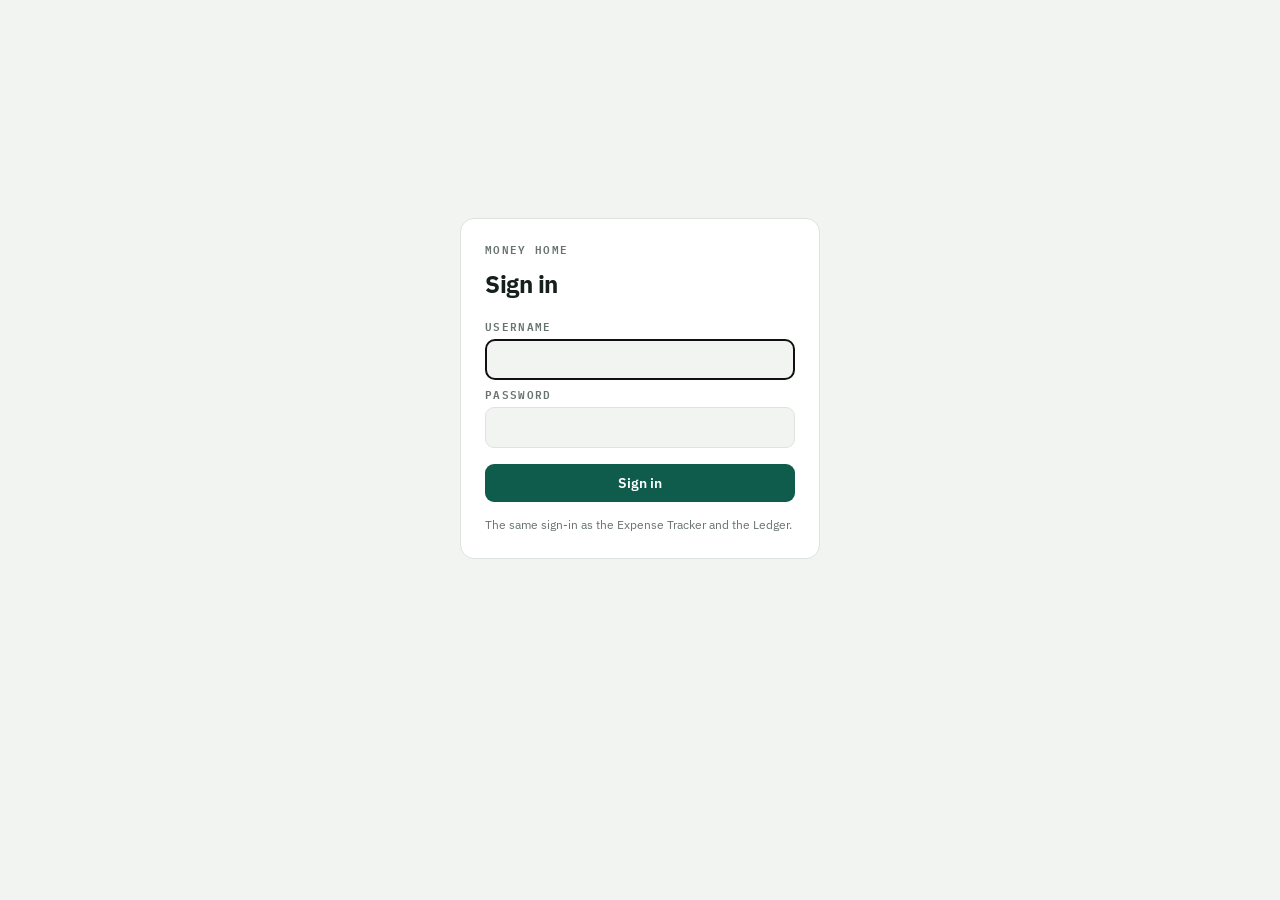
==== home.html @ bd69d0ee "Expense Tracker investments read by themselves; one home page for all three - The Ledger reads each " ====
<!doctype html>
<html lang="en">
<head>
<meta charset="utf-8">
<meta name="viewport" content="width=device-width, initial-scale=1, viewport-fit=cover">
<meta name="robots" content="noindex">
<title>Money Home</title>
<link rel="icon" href="data:image/svg+xml,%3Csvg xmlns='http://www.w3.org/2000/svg' viewBox='0 0 64 64'%3E%3Crect width='64' height='64' rx='14' fill='%230f5c4d'/%3E%3Cpath d='M14 34 L32 18 L50 34 M20 30 V48 H44 V30' stroke='white' stroke-width='5' fill='none' stroke-linecap='round' stroke-linejoin='round'/%3E%3C/svg%3E">
<link rel="preconnect" href="https://fonts.googleapis.com">
<link rel="stylesheet" href="https://fonts.googleapis.com/css2?family=IBM+Plex+Sans:wght@400;500;600;700&family=IBM+Plex+Mono:wght@500;600&display=swap">
<style>
:root{
  color-scheme:light;
  --bg:#f2f4f1; --card:#fff; --ink:#15201c; --ink2:#3d4a45; --mut:#67736e; --line:#dde3de;
  --accent:#0f5c4d; --up:#127a45; --dn:#c0392b;
  --ats:#3847a8; --exp:#a35f00; --led:#2a78d6;
  --mono:'IBM Plex Mono', ui-monospace, Menlo, monospace; --sans:'IBM Plex Sans', -apple-system, 'Segoe UI', sans-serif;
}
@media (prefers-color-scheme: dark){
  :root:not([data-theme="light"]){ color-scheme:dark; --bg:#0f1412; --card:#171e1b; --ink:#e6ece9; --ink2:#c3ccc8; --mut:#8e9a95; --line:#29332f;
    --accent:#4fc3a8; --up:#4cc38a; --dn:#ef6b6a; --ats:#9aa6f2; --exp:#f0b35c; --led:#7fb2f0; }
}
:root[data-theme="dark"]{ color-scheme:dark; --bg:#0f1412; --card:#171e1b; --ink:#e6ece9; --ink2:#c3ccc8; --mut:#8e9a95; --line:#29332f;
  --accent:#4fc3a8; --up:#4cc38a; --dn:#ef6b6a; --ats:#9aa6f2; --exp:#f0b35c; --led:#7fb2f0; }
*{box-sizing:border-box}
body{margin:0;background:var(--bg);color:var(--ink);font:15px/1.5 var(--sans);-webkit-font-smoothing:antialiased}
.wrap{max-width:1080px;margin:0 auto;padding-inline:18px;padding-block:28px 60px}
header{display:flex;flex-wrap:wrap;align-items:flex-end;justify-content:space-between;gap:12px;margin-bottom:22px}
.eyebrow{font:600 11px/1 var(--mono);letter-spacing:.12em;text-transform:uppercase;color:var(--mut)}
h1{font-size:clamp(26px,4vw,34px);margin:6px 0 0;letter-spacing:-.02em;text-wrap:balance}
.nw{text-align:right}
.nw .v{font:600 26px/1.1 var(--mono);font-variant-numeric:tabular-nums}
.nw .l{font-size:12px;color:var(--mut)}
.grid{display:grid;grid-template-columns:repeat(3,minmax(0,1fr));gap:14px}
@media (max-width:900px){.grid{grid-template-columns:1fr}}
.card{background:var(--card);border:1px solid var(--line);border-radius:14px;padding:18px;display:flex;flex-direction:column;gap:12px;border-top:4px solid var(--c)}
.card h2{margin:0;font-size:18px;display:flex;align-items:center;gap:8px}
.card .sub{font-size:12.5px;color:var(--mut);margin-top:-8px}
.kpis{display:grid;grid-template-columns:repeat(2,minmax(0,1fr));gap:10px}
.k .l{font-size:11px;text-transform:uppercase;letter-spacing:.06em;color:var(--mut);font-weight:600}
.k .v{font:600 19px/1.25 var(--mono);font-variant-numeric:tabular-nums}
.k .s{font-size:12px;color:var(--ink2)}
.up{color:var(--up)} .dn{color:var(--dn)}
.note{font-size:12.5px;color:var(--ink2);background:color-mix(in srgb,var(--c) 8%,var(--card));border-radius:8px;padding:8px 10px}
.bar{height:8px;border-radius:5px;background:var(--line);overflow:hidden}
.bar i{display:block;height:100%;background:var(--c)}
.go{margin-top:auto;align-self:flex-start;display:inline-flex;gap:6px;align-items:center;padding:8px 14px;border-radius:9px;background:var(--c);color:#fff;text-decoration:none;font-weight:600;font-size:13.5px}
.go:focus-visible{outline:2px solid var(--ink);outline-offset:2px}
.foot{margin-top:22px;font-size:12px;color:var(--mut)}
.login{min-height:80vh;display:grid;place-items:center}
.login form{width:min(360px,100%);background:var(--card);border:1px solid var(--line);border-radius:14px;padding:24px;display:flex;flex-direction:column;gap:8px}
.login input{padding:10px 12px;border:1px solid var(--line);border-radius:9px;background:var(--bg);color:var(--ink);font:15px var(--sans)}
.login button{margin-top:8px;padding:10px;border:0;border-radius:9px;background:var(--accent);color:#fff;font:600 14px var(--sans);cursor:pointer}
.err{color:var(--dn);font-size:13px}
.out{font-size:12px;color:var(--mut);background:none;border:1px solid var(--line);border-radius:8px;padding:6px 10px;cursor:pointer}
</style>
</head>
<body>
<div class="wrap" id="app"></div>
<script src="cloud.js"></script>
<script>
"use strict";
const $ = id => document.getElementById(id);
const esc = s => String(s == null ? '' : s).replace(/[&<>"]/g, c => ({'&':'&amp;','<':'&lt;','>':'&gt;','"':'&quot;'}[c]));
const inr = n => (n < 0 ? '−' : '') + '₹' + Math.round(Math.abs(n)).toLocaleString('en-IN');
const lakh = n => { const a = Math.abs(n), s = n < 0 ? '−' : ''; return a >= 1e7 ? s + '₹' + (a / 1e7).toFixed(2) + ' Cr' : a >= 1e5 ? s + '₹' + (a / 1e5).toFixed(2) + ' L' : inr(n); };
const pct = n => (n >= 0 ? '+' : '−') + Math.abs(n).toFixed(2) + '%';
const ymLabel = ym => new Date(+ym.slice(0, 4), +ym.slice(5, 7) - 1, 1).toLocaleDateString('en-IN', {month:'long', year:'numeric'});
const ago = ms => { const s = (Date.now() - ms) / 1000; return s < 90 ? 'just now' : s < 3600 ? Math.round(s / 60) + ' min ago' : s < 86400 ? Math.round(s / 3600) + ' h ago' : Math.round(s / 86400) + ' days ago'; };
const LINKS = {ats:'http://localhost:8765/', exp:'https://anilgupta2606.github.io/expenseTracker/', led:'https://anilgupta2606.github.io/InvestmentPlan/'};
const SESSION = 'money-home-session';
const signedIn = () => { try{ return sessionStorage.getItem(SESSION) === 'yes' || sessionStorage.getItem('ledger-session') === 'yes'; }catch(e){ return false; } };

/* ---------- sign-in: the Expense Tracker's username and password (the Ledger's own, or admin / admin, where it is not used) */
async function checkLogin(u, p){
  const et = await Cloud.checkExpenseTrackerLogin(u, p);
  if(et !== null) return et;
  const plan = ledger();
  if(plan && plan.auth && plan.auth.hash) return u.trim().toLowerCase() === String(plan.auth.user).toLowerCase() && await Cloud.sha256(u.trim().toLowerCase() + ':' + p) === plan.auth.hash;
  return u.trim().toLowerCase() === 'admin' && p === 'admin';
}
function showLogin(){
  $('app').innerHTML = `<div class="login"><form id="lf"><span class="eyebrow">Money home</span><h1 style="font-size:24px;margin:4px 0 10px">Sign in</h1>
    <label class="eyebrow" for="u">Username</label><input id="u" autocomplete="username" autocapitalize="none" required>
    <label class="eyebrow" for="p">Password</label><input id="p" type="password" autocomplete="current-password" required>
    <p class="err" id="e" hidden>That username or password is wrong.</p><button>Sign in</button>
    <p style="font-size:12px;color:var(--mut);margin:6px 0 0">The same sign-in as the Expense Tracker and the Ledger.</p></form></div>`;
  $('u').focus();
  $('lf').onsubmit = async e => { e.preventDefault();
    if(!(await checkLogin($('u').value, $('p').value))){ $('e').hidden = false; return; }
    try{ sessionStorage.setItem(SESSION, 'yes'); }catch(_){}
    render(); };
}

/* ---------- what each app has, read in this browser */
function ledger(){ try{ return JSON.parse(localStorage.getItem('ledger-draft-v2') || localStorage.getItem('ledger-state-v2') || 'null'); }catch(e){ return null; } }
function expenseMonth(txns, m){          // the Expense Tracker's own month totals (plans.ts actualsFor)
  const a = {spend:0, refunds:0, invested:0, redeemed:0, income:0};
  txns.forEach(t => { if(!t.date.startsWith(m) || t.excluded || t.kind === 'ignore') return; const out = t.direction === 'debit';
    if(t.kind === 'spend'){ if(out) a.spend += t.amount; else a.refunds += t.amount; }
    else if(t.kind === 'investment'){ if(out) a.invested += t.amount; else a.redeemed += t.amount; }
    else if(t.kind === 'cc_bill'){ if(out) a.spend += t.amount; }
    else if(t.kind === 'income' && !out) a.income += t.amount; });
  a.spend -= a.refunds;
  return a;
}
const prevMonth = m => { const d = new Date(+m.slice(0, 4), +m.slice(5, 7) - 2, 1); return d.getFullYear() + '-' + String(d.getMonth() + 1).padStart(2, '0'); };

async function render(){
  const plan = ledger();
  const [et, ats] = await Promise.all([Cloud.expenseTracker(true), Cloud.atsLink() ? Cloud.atsHoldings().catch(e => ({err: e})) : Promise.resolve(null)]);
  const hr = new Date().getHours(), hello = hr < 12 ? 'Good morning' : hr < 17 ? 'Good afternoon' : 'Good evening';
  const snapTotal = plan && plan.importedSnapshot ? Number(plan.importedSnapshot.total) || 0 : 0;
  /* the corpus as the Ledger counts it: every asset class except the ones you left out (Vehicle…), plus what you track by hand */
  const ex = plan && Array.isArray(plan.corpusExclude) ? plan.corpusExclude : ['VEHICLE'];
  const corpus = plan ? ((plan.importedSnapshot || {}).rows || []).reduce((s, r) => s + (ex.indexOf(r.asset_type) < 0 ? Number(r.current_value) || 0 : 0), 0)
    + (plan.manualAssets || []).reduce((s, m) => s + (ex.indexOf('MANUAL:' + m.id) < 0 ? Number(m.current) || 0 : 0), 0) : 0;
  const sip = plan ? [].concat(plan.indiaFunds || [], plan.usFunds || []).reduce((s, f) => s + (Number(f.monthly) || 0), 0) : 0;

  /* ATS */
  let atsHtml;
  if(ats && ats.ok){
    const T = ats.total || {}, day = Number(T.day) || 0;
    atsHtml = `<div class="kpis"><div class="k"><div class="l">Holdings now</div><div class="v">${lakh(T.value || 0)}</div><div class="s">invested ${lakh(T.invested || 0)}</div></div>
      <div class="k"><div class="l">Today</div><div class="v ${day >= 0 ? 'up' : 'dn'}">${day >= 0 ? '+' : ''}${inr(day)}</div><div class="s">${T.day_pct != null ? pct(T.day_pct) : ''}</div></div>
      <div class="k"><div class="l">Total gain</div><div class="v ${(T.gain || 0) >= 0 ? 'up' : 'dn'}">${(T.gain || 0) >= 0 ? '+' : ''}${lakh(T.gain || 0)}</div><div class="s">${T.gain_pct != null ? pct(T.gain_pct) : ''}</div></div>
      <div class="k"><div class="l">Brokers synced</div><div class="v" style="font-size:15px">${ats.updated_at ? esc(new Date(ats.updated_at).toLocaleString('en-IN', {day:'numeric', month:'short', hour:'2-digit', minute:'2-digit', hour12:false})) : '—'}</div><div class="s">${esc(ats.source || '')}</div></div></div>`;
  } else {
    const why = !Cloud.atsLink() ? 'Link ATS once from the Ledger (Holdings → Link ATS on this Mac) to see holdings here.'
      : 'ATS isn’t running, or this isn’t the Mac it runs on.';
    atsHtml = `<div class="note">${esc(why)}${plan && plan.atsReadAt ? ' Last read by the Ledger ' + esc(ago(new Date(plan.atsReadAt).getTime())) + '.' : ''}</div>`;
  }

  /* Expense Tracker */
  let expHtml, investedThis = null, lastM = null;
  const txns = et && et.txns || [];
  if(txns.length){
    lastM = txns.reduce((m, t) => t.date > m ? t.date : m, '').slice(0, 7);
    const a = expenseMonth(txns, lastM), b = expenseMonth(txns, prevMonth(lastM));
    investedThis = a.invested;
    const diff = b.spend ? (a.spend / b.spend - 1) * 100 : null;
    expHtml = `<div class="sub">${esc(ymLabel(lastM))} · statements up to ${esc(new Date(txns.reduce((m, t) => t.date > m ? t.date : m, '')).toLocaleDateString('en-IN', {day:'numeric', month:'short'}))}</div>
      <div class="kpis"><div class="k"><div class="l">Spent</div><div class="v">${inr(a.spend)}</div><div class="s">${diff == null ? '' : `<span class="${diff > 0 ? 'dn' : 'up'}">${pct(diff)}</span> vs ${esc(ymLabel(prevMonth(lastM)).split(' ')[0])}`}</div></div>
      <div class="k"><div class="l">Income</div><div class="v">${inr(a.income)}</div><div class="s">&nbsp;</div></div>
      <div class="k"><div class="l">Invested</div><div class="v">${inr(a.invested)}</div><div class="s">${a.redeemed ? 'redeemed ' + inr(a.redeemed) : '&nbsp;'}</div></div>
      <div class="k"><div class="l">Left over</div><div class="v ${a.income - a.spend - a.invested >= 0 ? 'up' : 'dn'}">${inr(a.income - a.spend - a.invested)}</div><div class="s">income − spent − invested</div></div></div>`;
  } else {
    expHtml = `<div class="note">No statements in this browser yet. Import them in the Expense Tracker and this card fills in.</div>`;
  }

  /* Ledger */
  let ledHtml;
  if(plan && !(plan.plan && plan.plan.starter)){
    const targetHi = Number(plan.targetHighCr) || 0, targetLo = Number(plan.targetLowCr) || 0;
    const prog = targetHi ? Math.min(100, corpus / (targetHi * 1e7) * 100) : 0;
    const sipPct = sip && investedThis != null ? Math.min(100, investedThis / sip * 100) : null;
    ledHtml = `<div class="kpis"><div class="k"><div class="l">Monthly SIP (plan)</div><div class="v">${inr(sip)}</div><div class="s">retire at ${esc(plan.retireAge || '—')}</div></div>
      <div class="k"><div class="l">Target corpus</div><div class="v">₹${esc(targetLo)}–${esc(targetHi)} Cr</div><div class="s">&nbsp;</div></div></div>
      <div><div class="k"><div class="l">Corpus toward the target</div></div><div class="bar" style="margin-top:6px"><i style="width:${prog.toFixed(1)}%"></i></div>
        <div class="s" style="font-size:12px;color:var(--ink2);margin-top:4px">${lakh(corpus)} of ₹${esc(targetHi)} Cr · ${prog.toFixed(1)}%${ex.length ? ' · leaves out ' + esc(ex.filter(x => x.indexOf('MANUAL:') < 0).map(x => x.replace(/_/g, ' ').toLowerCase()).join(', ')) : ''}</div></div>
      ${sipPct != null ? `<div><div class="k"><div class="l">Invested this month vs SIP</div></div><div class="bar" style="margin-top:6px"><i style="width:${sipPct.toFixed(1)}%"></i></div>
        <div class="s" style="font-size:12px;color:var(--ink2);margin-top:4px">${inr(investedThis)} of ${inr(sip)} in ${esc(ymLabel(lastM))}, from your bank statements</div></div>` : ''}`;
  } else {
    ledHtml = `<div class="note">No plan in this browser yet. Open the Ledger and restore or sync your plan.</div>`;
  }

  $('app').innerHTML = `<header><div><span class="eyebrow">Money home · ${esc(new Date().toLocaleDateString('en-IN', {weekday:'long', day:'numeric', month:'long'}))}</span><h1>${hello}</h1></div>
      <div class="nw">${snapTotal ? `<div class="v">${lakh(snapTotal)}</div><div class="l">net worth · every asset INDmoney sees</div>` : ''}</div></header>
    <div class="grid">
      <section class="card" style="--c:var(--ats)"><h2>ATS</h2><div class="sub">Trading dashboard · on your Mac</div>${atsHtml}<a class="go" href="${LINKS.ats}" target="_blank" rel="noopener">Open ATS ↗</a></section>
      <section class="card" style="--c:var(--exp)"><h2>Expense Tracker</h2>${expHtml}<a class="go" href="${LINKS.exp}" target="_blank" rel="noopener">Open Expense Tracker ↗</a></section>
      <section class="card" style="--c:var(--led)"><h2>16-Year Ledger</h2><div class="sub">Investment plan</div>${ledHtml}<a class="go" href="${LINKS.led}" target="_blank" rel="noopener">Open the Ledger ↗</a></section>
    </div>
    <div class="foot">Read in this browser from the Expense Tracker and the Ledger, and from ATS when it is running on this Mac. Nothing is sent anywhere.
      <button class="out" id="out" style="margin-left:8px">Sign out</button> <button class="out" id="re">Refresh</button></div>`;
  $('out').onclick = () => { try{ sessionStorage.removeItem(SESSION); sessionStorage.removeItem('ledger-session'); }catch(_){} showLogin(); };
  $('re').onclick = render;
}

try{ const t = localStorage.getItem('ledger-theme'); if(t === 'light' || t === 'dark') document.documentElement.dataset.theme = t; }catch(e){}
if(signedIn()) render(); else showLogin();
document.addEventListener('visibilitychange', () => { if(document.visibilityState === 'visible' && signedIn() && !document.getElementById('lf')) render(); });
</script>
</body>
</html>
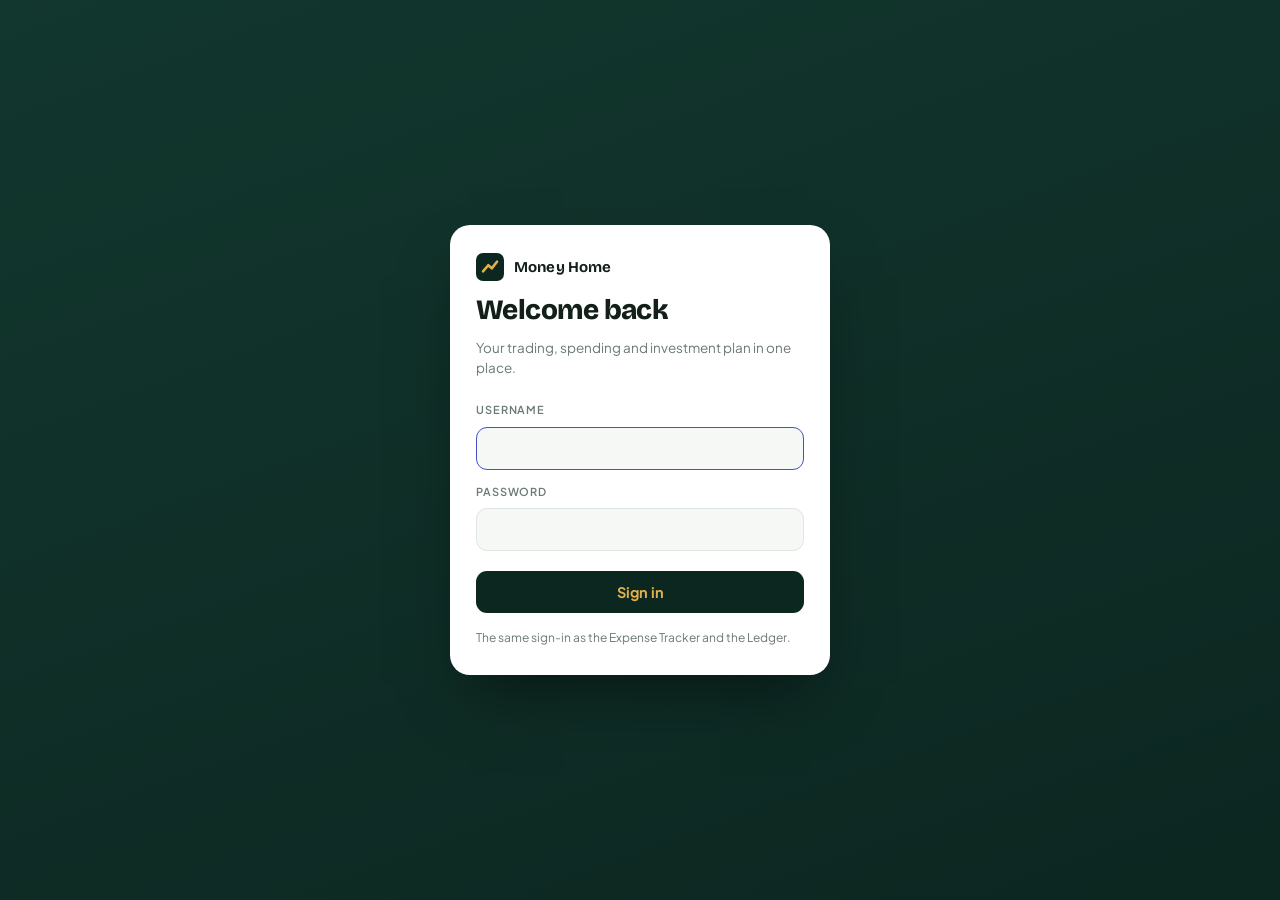
==== commit 0bf92497: "Money Home redesigned: net worth, corpus ring, where the money is, the month, what is next Co-Author" ====
--- a/home.html
+++ b/home.html
@@ -4,74 +4,177 @@
 <meta charset="utf-8">
 <meta name="viewport" content="width=device-width, initial-scale=1, viewport-fit=cover">
 <meta name="robots" content="noindex">
+<meta name="theme-color" content="#0c2620">
 <title>Money Home</title>
-<link rel="icon" href="data:image/svg+xml,%3Csvg xmlns='http://www.w3.org/2000/svg' viewBox='0 0 64 64'%3E%3Crect width='64' height='64' rx='14' fill='%230f5c4d'/%3E%3Cpath d='M14 34 L32 18 L50 34 M20 30 V48 H44 V30' stroke='white' stroke-width='5' fill='none' stroke-linecap='round' stroke-linejoin='round'/%3E%3C/svg%3E">
+<link rel="icon" href="data:image/svg+xml,%3Csvg xmlns='http://www.w3.org/2000/svg' viewBox='0 0 64 64'%3E%3Crect width='64' height='64' rx='16' fill='%230c2620'/%3E%3Cpath d='M16 42 L28 28 L36 35 L48 20' stroke='%23e2b04a' stroke-width='6' fill='none' stroke-linecap='round' stroke-linejoin='round'/%3E%3C/svg%3E">
 <link rel="preconnect" href="https://fonts.googleapis.com">
-<link rel="stylesheet" href="https://fonts.googleapis.com/css2?family=IBM+Plex+Sans:wght@400;500;600;700&family=IBM+Plex+Mono:wght@500;600&display=swap">
+<link rel="preconnect" href="https://fonts.gstatic.com" crossorigin>
+<link rel="stylesheet" href="https://fonts.googleapis.com/css2?family=Bricolage+Grotesque:opsz,wght@12..96,500;12..96,700;12..96,800&family=Plus+Jakarta+Sans:wght@400;500;600;700&family=JetBrains+Mono:wght@500;600&display=swap">
 <style>
 :root{
   color-scheme:light;
-  --bg:#f2f4f1; --card:#fff; --ink:#15201c; --ink2:#3d4a45; --mut:#67736e; --line:#dde3de;
-  --accent:#0f5c4d; --up:#127a45; --dn:#c0392b;
-  --ats:#3847a8; --exp:#a35f00; --led:#2a78d6;
-  --mono:'IBM Plex Mono', ui-monospace, Menlo, monospace; --sans:'IBM Plex Sans', -apple-system, 'Segoe UI', sans-serif;
+  --page:#eef1ec; --card:#ffffff; --card2:#f6f8f5; --ink:#132019; --ink2:#3b4a42; --mut:#6b7a72; --line:#dfe5df;
+  --hero:#0c2620; --hero2:#12372e; --hero-ink:#f3f1e8; --hero-mut:#a9bcb2; --gold:#e2b04a; --gold-soft:#f6e7c1;
+  --up:#16804a; --dn:#c2412d;
+  --ats:#4453c4; --exp:#c0701a; --led:#1f7fc9;
+  --a1:#1f7fc9; --a2:#2aa37a; --a3:#e2b04a; --a4:#c0701a; --a5:#8a5cc8; --a6:#d1537c; --a7:#5b8c96; --a8:#9aa39e;
+  --shadow:0 1px 2px rgb(15 30 25 / .05), 0 8px 24px -12px rgb(15 30 25 / .14);
+  --display:'Bricolage Grotesque', 'Avenir Next', system-ui, sans-serif;
+  --body:'Plus Jakarta Sans', -apple-system, 'Segoe UI', sans-serif;
+  --mono:'JetBrains Mono', ui-monospace, Menlo, monospace;
 }
 @media (prefers-color-scheme: dark){
-  :root:not([data-theme="light"]){ color-scheme:dark; --bg:#0f1412; --card:#171e1b; --ink:#e6ece9; --ink2:#c3ccc8; --mut:#8e9a95; --line:#29332f;
-    --accent:#4fc3a8; --up:#4cc38a; --dn:#ef6b6a; --ats:#9aa6f2; --exp:#f0b35c; --led:#7fb2f0; }
-}
-:root[data-theme="dark"]{ color-scheme:dark; --bg:#0f1412; --card:#171e1b; --ink:#e6ece9; --ink2:#c3ccc8; --mut:#8e9a95; --line:#29332f;
-  --accent:#4fc3a8; --up:#4cc38a; --dn:#ef6b6a; --ats:#9aa6f2; --exp:#f0b35c; --led:#7fb2f0; }
+  :root:not([data-theme="light"]){ color-scheme:dark;
+    --page:#0b110f; --card:#131b18; --card2:#18221e; --ink:#e7ede9; --ink2:#c1cdc6; --mut:#8d9c94; --line:#24302b;
+    --hero:#0a1f1a; --hero2:#0f2d25; --up:#4cc38a; --dn:#ef7a66; --ats:#98a4f4; --exp:#f0a95c; --led:#72b4ee;
+    --shadow:none; }
+}
+:root[data-theme="dark"]{ color-scheme:dark;
+  --page:#0b110f; --card:#131b18; --card2:#18221e; --ink:#e7ede9; --ink2:#c1cdc6; --mut:#8d9c94; --line:#24302b;
+  --hero:#0a1f1a; --hero2:#0f2d25; --up:#4cc38a; --dn:#ef7a66; --ats:#98a4f4; --exp:#f0a95c; --led:#72b4ee; --shadow:none; }
 *{box-sizing:border-box}
-body{margin:0;background:var(--bg);color:var(--ink);font:15px/1.5 var(--sans);-webkit-font-smoothing:antialiased}
-.wrap{max-width:1080px;margin:0 auto;padding-inline:18px;padding-block:28px 60px}
-header{display:flex;flex-wrap:wrap;align-items:flex-end;justify-content:space-between;gap:12px;margin-bottom:22px}
-.eyebrow{font:600 11px/1 var(--mono);letter-spacing:.12em;text-transform:uppercase;color:var(--mut)}
-h1{font-size:clamp(26px,4vw,34px);margin:6px 0 0;letter-spacing:-.02em;text-wrap:balance}
-.nw{text-align:right}
-.nw .v{font:600 26px/1.1 var(--mono);font-variant-numeric:tabular-nums}
-.nw .l{font-size:12px;color:var(--mut)}
-.grid{display:grid;grid-template-columns:repeat(3,minmax(0,1fr));gap:14px}
-@media (max-width:900px){.grid{grid-template-columns:1fr}}
-.card{background:var(--card);border:1px solid var(--line);border-radius:14px;padding:18px;display:flex;flex-direction:column;gap:12px;border-top:4px solid var(--c)}
-.card h2{margin:0;font-size:18px;display:flex;align-items:center;gap:8px}
-.card .sub{font-size:12.5px;color:var(--mut);margin-top:-8px}
-.kpis{display:grid;grid-template-columns:repeat(2,minmax(0,1fr));gap:10px}
-.k .l{font-size:11px;text-transform:uppercase;letter-spacing:.06em;color:var(--mut);font-weight:600}
-.k .v{font:600 19px/1.25 var(--mono);font-variant-numeric:tabular-nums}
-.k .s{font-size:12px;color:var(--ink2)}
+html,body{margin:0}
+body{background:var(--page);color:var(--ink);font:15px/1.5 var(--body);-webkit-font-smoothing:antialiased}
+.num{font-family:var(--mono);font-variant-numeric:tabular-nums;letter-spacing:-.01em}
+a{color:inherit}
+
+/* ---------- hero: a night-green ledger page ---------- */
+.hero{background:
+    linear-gradient(180deg, transparent 0 calc(100% - 1px), rgb(255 255 255 / .05) 0) 0 0 / 100% 32px,
+    radial-gradient(1200px 400px at 85% -10%, rgb(226 176 74 / .18), transparent 60%),
+    linear-gradient(160deg, var(--hero2), var(--hero));
+  color:var(--hero-ink);padding-top:env(safe-area-inset-top,0px)}
+.hero-in{max-width:1120px;margin:0 auto;padding-inline:20px;padding-block:22px 34px}
+.topline{display:flex;flex-wrap:wrap;align-items:center;gap:10px;justify-content:space-between}
+.brand{display:flex;align-items:center;gap:10px;font:700 15px var(--display);letter-spacing:.01em}
+.brand svg{width:28px;height:28px}
+.chips{display:flex;flex-wrap:wrap;gap:8px;align-items:center}
+.chip{display:inline-flex;align-items:center;gap:7px;padding:6px 11px;border-radius:999px;background:rgb(255 255 255 / .07);border:1px solid rgb(255 255 255 / .12);font-size:12.5px;color:var(--hero-ink)}
+.chip i{width:7px;height:7px;border-radius:50%;background:var(--hero-mut)}
+.chip.on i{background:#5fe0a0;box-shadow:0 0 0 3px rgb(95 224 160 / .2)}
+.chip button{all:unset;cursor:pointer}
+.hero-grid{display:grid;grid-template-columns:1.35fr 1fr;gap:28px;align-items:center;margin-top:26px}
+@media (max-width:820px){.hero-grid{grid-template-columns:1fr}}
+.hello{font:500 15px var(--body);color:var(--hero-mut)}
+.big{font:800 clamp(40px,7vw,68px)/1 var(--display);letter-spacing:-.03em;margin:8px 0 6px}
+.big .num{font-family:var(--display);letter-spacing:-.03em}
+.bigsub{color:var(--hero-mut);font-size:14px;max-width:52ch}
+.bigsub b{color:var(--hero-ink);font-weight:600}
+.day{display:inline-flex;gap:8px;align-items:center;margin-top:14px;padding:7px 12px;border-radius:10px;background:rgb(255 255 255 / .06);font-size:13.5px}
+.day .up{color:#6fe0a8} .day .dn{color:#ff9a86}
+.ringbox{display:flex;align-items:center;gap:20px;justify-self:end}
+@media (max-width:820px){.ringbox{justify-self:start}}
+.ring{width:168px;height:168px;flex:none}
+.ring text{fill:var(--hero-ink)}
+.ringfacts{display:flex;flex-direction:column;gap:12px}
+.rf .l{font-size:11px;letter-spacing:.1em;text-transform:uppercase;color:var(--hero-mut)}
+.rf .v{font:600 18px var(--mono);color:var(--hero-ink)}
+.ribbon{margin-top:28px}
+.ribbar{display:flex;height:12px;border-radius:7px;overflow:hidden;background:rgb(255 255 255 / .08)}
+.ribbar i{display:block;height:100%}
+.ribbar i + i{border-left:2px solid var(--hero)}
+.riblegend{display:flex;flex-wrap:wrap;gap:6px 16px;margin-top:10px;font-size:12.5px;color:var(--hero-mut)}
+.riblegend span{display:inline-flex;align-items:center;gap:6px}
+.riblegend b{color:var(--hero-ink);font:500 12.5px var(--mono)}
+.riblegend em{width:9px;height:9px;border-radius:3px;display:inline-block}
+
+/* ---------- body ---------- */
+main{max-width:1120px;margin:0 auto;padding-inline:20px;padding-block:0 60px}
+.apps{display:grid;grid-template-columns:repeat(3,minmax(0,1fr));gap:16px;margin-top:-18px}
+@media (max-width:900px){.apps{grid-template-columns:1fr}}
+.card{background:var(--card);border:1px solid var(--line);border-radius:18px;box-shadow:var(--shadow);padding:20px;display:flex;flex-direction:column;gap:14px;min-width:0}
+.apphead{display:flex;align-items:center;gap:12px}
+.glyph{width:40px;height:40px;border-radius:12px;display:grid;place-items:center;background:color-mix(in srgb,var(--c) 14%,var(--card));color:var(--c);flex:none}
+.glyph svg{width:22px;height:22px}
+.apphead h2{margin:0;font:700 18px/1.2 var(--display)}
+.apphead p{margin:1px 0 0;font-size:12.5px;color:var(--mut)}
+.status{margin-left:auto;font-size:11.5px;font-weight:600;padding:4px 9px;border-radius:999px;background:var(--card2);color:var(--mut);white-space:nowrap}
+.status.live{background:color-mix(in srgb,var(--up) 14%,var(--card));color:var(--up)}
+.kv{display:grid;grid-template-columns:repeat(2,minmax(0,1fr));gap:14px 12px}
+.kv .l{font-size:11px;font-weight:600;letter-spacing:.07em;text-transform:uppercase;color:var(--mut)}
+.kv .v{font:600 20px/1.25 var(--mono);font-variant-numeric:tabular-nums;margin-top:2px}
+.kv .s{font-size:12px;color:var(--ink2)}
 .up{color:var(--up)} .dn{color:var(--dn)}
-.note{font-size:12.5px;color:var(--ink2);background:color-mix(in srgb,var(--c) 8%,var(--card));border-radius:8px;padding:8px 10px}
-.bar{height:8px;border-radius:5px;background:var(--line);overflow:hidden}
-.bar i{display:block;height:100%;background:var(--c)}
-.go{margin-top:auto;align-self:flex-start;display:inline-flex;gap:6px;align-items:center;padding:8px 14px;border-radius:9px;background:var(--c);color:#fff;text-decoration:none;font-weight:600;font-size:13.5px}
-.go:focus-visible{outline:2px solid var(--ink);outline-offset:2px}
-.foot{margin-top:22px;font-size:12px;color:var(--mut)}
-.login{min-height:80vh;display:grid;place-items:center}
-.login form{width:min(360px,100%);background:var(--card);border:1px solid var(--line);border-radius:14px;padding:24px;display:flex;flex-direction:column;gap:8px}
-.login input{padding:10px 12px;border:1px solid var(--line);border-radius:9px;background:var(--bg);color:var(--ink);font:15px var(--sans)}
-.login button{margin-top:8px;padding:10px;border:0;border-radius:9px;background:var(--accent);color:#fff;font:600 14px var(--sans);cursor:pointer}
-.err{color:var(--dn);font-size:13px}
-.out{font-size:12px;color:var(--mut);background:none;border:1px solid var(--line);border-radius:8px;padding:6px 10px;cursor:pointer}
+.movers{display:flex;flex-wrap:wrap;gap:6px}
+.mv{font-size:12px;padding:5px 9px;border-radius:8px;background:var(--card2);color:var(--ink2)}
+.mv b{font-family:var(--mono);font-weight:600}
+.empty{font-size:13px;color:var(--ink2);background:var(--card2);border-radius:12px;padding:12px 14px;line-height:1.45}
+.open{margin-top:auto;display:inline-flex;align-items:center;gap:8px;align-self:flex-start;padding:9px 15px;border-radius:11px;background:var(--c);color:#fff;text-decoration:none;font-weight:600;font-size:13.5px;transition:transform .15s}
+.open:hover{transform:translateY(-1px)}
+.open:focus-visible{outline:2px solid var(--ink);outline-offset:3px}
+
+.row2{display:grid;grid-template-columns:1.5fr 1fr;gap:16px;margin-top:16px}
+@media (max-width:900px){.row2{grid-template-columns:1fr}}
+.card h3{margin:0;font:700 17px var(--display)}
+.card .cap{margin:-8px 0 0;font-size:12.5px;color:var(--mut)}
+.flow{display:flex;height:34px;border-radius:10px;overflow:hidden;background:var(--card2)}
+.flow i{display:flex;align-items:center;padding-inline:10px;color:#fff;font:600 12px var(--mono);white-space:nowrap;overflow:hidden;min-width:0}
+.flowkey{display:flex;flex-wrap:wrap;gap:6px 16px;font-size:12.5px;color:var(--ink2)}
+.flowkey span{display:inline-flex;gap:6px;align-items:center}
+.flowkey em{width:9px;height:9px;border-radius:3px}
+.bars{display:grid;grid-template-columns:repeat(6,1fr);gap:10px;align-items:end;height:150px;padding-top:8px}
+.bars .col{display:flex;flex-direction:column;align-items:center;gap:6px;justify-content:flex-end}
+.bars .stack{width:100%;max-width:44px;display:flex;flex-direction:column-reverse;border-radius:7px 7px 3px 3px;overflow:hidden}
+.bars .stack i{display:block}
+.bars .m{font-size:11px;color:var(--mut)}
+.sip{display:flex;flex-direction:column;gap:6px}
+.track{height:10px;border-radius:6px;background:var(--card2);overflow:hidden}
+.track i{display:block;height:100%;border-radius:6px;background:linear-gradient(90deg,var(--led),color-mix(in srgb,var(--led) 60%,#7fd3b5))}
+.todo{list-style:none;margin:0;padding:0;display:flex;flex-direction:column}
+.todo li{display:grid;grid-template-columns:auto 1fr;gap:3px 12px;padding:11px 0;border-top:1px solid var(--line)}
+.todo li:first-child{border-top:0;padding-top:2px}
+.when{grid-row:span 2;font:600 11.5px/1.2 var(--mono);color:var(--mut);background:var(--card2);border-radius:8px;padding:6px 8px;text-align:center;min-width:58px}
+.when b{display:block;font-size:15px;color:var(--ink)}
+.todo .a{font-weight:600;font-size:14px}
+.todo .f{font-size:12.5px;color:var(--mut)}
+.pr{display:inline-block;width:7px;height:7px;border-radius:50%;margin-right:6px;vertical-align:1px}
+.foot{margin-top:24px;display:flex;flex-wrap:wrap;gap:10px;align-items:center;justify-content:space-between;font-size:12.5px;color:var(--mut)}
+.btn{font:600 12.5px var(--body);border:1px solid var(--line);background:var(--card);color:var(--ink2);border-radius:9px;padding:7px 12px;cursor:pointer}
+.btn:hover{color:var(--ink)}
+
+/* ---------- sign-in ---------- */
+.gate{min-height:100vh;display:grid;place-items:center;padding:24px 16px;background:linear-gradient(160deg,var(--hero2),var(--hero))}
+.gate form{width:min(380px,100%);background:var(--card);border-radius:20px;padding:28px 26px;display:flex;flex-direction:column;gap:8px;box-shadow:0 30px 60px -20px rgb(0 0 0 / .5)}
+.gate h1{font:800 28px/1.1 var(--display);margin:6px 0 4px;letter-spacing:-.02em}
+.gate .sub{color:var(--mut);font-size:13.5px;margin:0 0 10px}
+.gate label{font-size:11px;letter-spacing:.08em;text-transform:uppercase;color:var(--mut);font-weight:600;margin-top:6px}
+.gate input{padding:11px 13px;border:1px solid var(--line);border-radius:11px;background:var(--card2);color:var(--ink);font:15px var(--body)}
+.gate input:focus{outline:none;border-color:var(--ats)}
+.gate button{margin-top:12px;padding:12px;border:0;border-radius:11px;background:var(--hero);color:var(--gold);font:700 14.5px var(--body);cursor:pointer}
+.gate .err{color:var(--dn);font-size:13px}
+.skel{opacity:.55}
+@media (prefers-reduced-motion:reduce){*{transition:none!important}}
 </style>
 </head>
 <body>
-<div class="wrap" id="app"></div>
-<script src="cloud.js"></script>
+<div id="app"></div>
+<script src="/InvestmentPlan/cloud.js"></script>
 <script>
 "use strict";
 const $ = id => document.getElementById(id);
 const esc = s => String(s == null ? '' : s).replace(/[&<>"]/g, c => ({'&':'&amp;','<':'&lt;','>':'&gt;','"':'&quot;'}[c]));
 const inr = n => (n < 0 ? '−' : '') + '₹' + Math.round(Math.abs(n)).toLocaleString('en-IN');
-const lakh = n => { const a = Math.abs(n), s = n < 0 ? '−' : ''; return a >= 1e7 ? s + '₹' + (a / 1e7).toFixed(2) + ' Cr' : a >= 1e5 ? s + '₹' + (a / 1e5).toFixed(2) + ' L' : inr(n); };
-const pct = n => (n >= 0 ? '+' : '−') + Math.abs(n).toFixed(2) + '%';
-const ymLabel = ym => new Date(+ym.slice(0, 4), +ym.slice(5, 7) - 1, 1).toLocaleDateString('en-IN', {month:'long', year:'numeric'});
-const ago = ms => { const s = (Date.now() - ms) / 1000; return s < 90 ? 'just now' : s < 3600 ? Math.round(s / 60) + ' min ago' : s < 86400 ? Math.round(s / 3600) + ' h ago' : Math.round(s / 86400) + ' days ago'; };
-const LINKS = {ats:'http://localhost:8765/', exp:'https://anilgupta2606.github.io/expenseTracker/', led:'https://anilgupta2606.github.io/InvestmentPlan/'};
+const cr = n => { const a = Math.abs(n), s = n < 0 ? '−' : ''; return a >= 1e7 ? s + '₹' + (a / 1e7).toFixed(2) + ' Cr' : a >= 1e5 ? s + '₹' + (a / 1e5).toFixed(2) + ' L' : inr(n); };
+const kfmt = n => { const a = Math.abs(n); return a >= 1e5 ? (n / 1e5).toFixed(1) + 'L' : a >= 1e3 ? Math.round(n / 1e3) + 'K' : Math.round(n) + ''; };
+const pct = (n, d = 2) => (n >= 0 ? '+' : '−') + Math.abs(n).toFixed(d) + '%';
+const ym = d => d.getFullYear() + '-' + String(d.getMonth() + 1).padStart(2, '0');
+const ymLabel = (m, style = 'long') => new Date(+m.slice(0, 4), +m.slice(5, 7) - 1, 1).toLocaleDateString('en-IN', {month: style, year: style === 'long' ? 'numeric' : undefined});
+const ago = ms => { const s = (Date.now() - ms) / 1000; return s < 90 ? 'just now' : s < 3600 ? Math.round(s / 60) + ' min ago' : s < 86400 ? Math.round(s / 3600) + ' h ago' : Math.round(s / 86400) + ' d ago'; };
+const LINKS = {ats:'http://localhost:8765/', exp:'/expenseTracker/', led:'/InvestmentPlan/'};
 const SESSION = 'money-home-session';
-const signedIn = () => { try{ return sessionStorage.getItem(SESSION) === 'yes' || sessionStorage.getItem('ledger-session') === 'yes'; }catch(e){ return false; } };
-
-/* ---------- sign-in: the Expense Tracker's username and password (the Ledger's own, or admin / admin, where it is not used) */
+const ICON = {
+  ats:'<svg viewBox="0 0 24 24" fill="none" stroke="currentColor" stroke-width="2" stroke-linecap="round" stroke-linejoin="round"><path d="M4 19V9M10 19V5M16 19v-7M22 19H2"/></svg>',
+  exp:'<svg viewBox="0 0 24 24" fill="none" stroke="currentColor" stroke-width="2" stroke-linecap="round" stroke-linejoin="round"><rect x="3" y="5" width="18" height="14" rx="3"/><path d="M3 10h18M7 15h4"/></svg>',
+  led:'<svg viewBox="0 0 24 24" fill="none" stroke="currentColor" stroke-width="2" stroke-linecap="round" stroke-linejoin="round"><path d="M5 4h11l3 3v13H5z"/><path d="M9 10h6M9 14h6M9 18h3"/></svg>',
+};
+const ASSET = {EPF:'EPF', ESOPS_RSUS:'ESOPs & RSUs', STOCK:'Indian stocks & ETFs', IND_STOCK:'Indian stocks & ETFs', MF:'Mutual funds', US_STOCK:'US stocks',
+  US_STOCK_WALLET:'US cash', NPS:'NPS', GOLD:'Gold', PHYSICAL_GOLD:'Physical gold', VEHICLE:'Vehicle', CRYPTO:'Crypto', FD:'FDs', PPF:'PPF', BOND:'Bonds'};
+const PAL = ['--a1','--a2','--a3','--a4','--a5','--a6','--a7','--a8'];
+
+const signedIn = () => { try{ return sessionStorage.getItem(SESSION) === 'yes'; }catch(e){ return false; } };
+function ledger(){ try{ return JSON.parse(localStorage.getItem('ledger-draft-v2') || localStorage.getItem('ledger-state-v2') || 'null'); }catch(e){ return null; } }
+
+/* ---------- sign-in: the Expense Tracker's (else the Ledger's own, else admin / admin) */
 async function checkLogin(u, p){
   const et = await Cloud.checkExpenseTrackerLogin(u, p);
   if(et !== null) return et;
@@ -80,21 +183,24 @@
   return u.trim().toLowerCase() === 'admin' && p === 'admin';
 }
 function showLogin(){
-  $('app').innerHTML = `<div class="login"><form id="lf"><span class="eyebrow">Money home</span><h1 style="font-size:24px;margin:4px 0 10px">Sign in</h1>
-    <label class="eyebrow" for="u">Username</label><input id="u" autocomplete="username" autocapitalize="none" required>
-    <label class="eyebrow" for="p">Password</label><input id="p" type="password" autocomplete="current-password" required>
-    <p class="err" id="e" hidden>That username or password is wrong.</p><button>Sign in</button>
-    <p style="font-size:12px;color:var(--mut);margin:6px 0 0">The same sign-in as the Expense Tracker and the Ledger.</p></form></div>`;
+  $('app').innerHTML = `<div class="gate"><form id="lf">
+    <div class="brand" style="color:var(--ink)">${logo()}Money Home</div>
+    <h1>Welcome back</h1><p class="sub">Your trading, spending and investment plan in one place.</p>
+    <label for="u">Username</label><input id="u" autocomplete="username" autocapitalize="none" spellcheck="false" required>
+    <label for="p">Password</label><input id="p" type="password" autocomplete="current-password" required>
+    <p class="err" id="e" hidden>That username or password is wrong.</p>
+    <button>Sign in</button>
+    <p class="sub" style="margin:8px 0 0;font-size:12px">The same sign-in as the Expense Tracker and the Ledger.</p></form></div>`;
   $('u').focus();
   $('lf').onsubmit = async e => { e.preventDefault();
-    if(!(await checkLogin($('u').value, $('p').value))){ $('e').hidden = false; return; }
+    if(!(await checkLogin($('u').value, $('p').value))){ $('e').hidden = false; $('p').select(); return; }
     try{ sessionStorage.setItem(SESSION, 'yes'); }catch(_){}
     render(); };
 }
-
-/* ---------- what each app has, read in this browser */
-function ledger(){ try{ return JSON.parse(localStorage.getItem('ledger-draft-v2') || localStorage.getItem('ledger-state-v2') || 'null'); }catch(e){ return null; } }
-function expenseMonth(txns, m){          // the Expense Tracker's own month totals (plans.ts actualsFor)
+const logo = () => `<svg viewBox="0 0 64 64" aria-hidden="true"><rect width="64" height="64" rx="16" fill="#0c2620"/><path d="M16 42 L28 28 L36 35 L48 20" stroke="#e2b04a" stroke-width="6" fill="none" stroke-linecap="round" stroke-linejoin="round"/></svg>`;
+
+/* ---------- the Expense Tracker's own month totals (its plans.ts) */
+function month(txns, m){
   const a = {spend:0, refunds:0, invested:0, redeemed:0, income:0};
   txns.forEach(t => { if(!t.date.startsWith(m) || t.excluded || t.kind === 'ignore') return; const out = t.direction === 'debit';
     if(t.kind === 'spend'){ if(out) a.spend += t.amount; else a.refunds += t.amount; }
@@ -104,82 +210,182 @@
   a.spend -= a.refunds;
   return a;
 }
-const prevMonth = m => { const d = new Date(+m.slice(0, 4), +m.slice(5, 7) - 2, 1); return d.getFullYear() + '-' + String(d.getMonth() + 1).padStart(2, '0'); };
-
+const shiftM = (m, k) => ym(new Date(+m.slice(0, 4), +m.slice(5, 7) - 1 + k, 1));
+
+/* NSE by the clock (09:15-15:30 IST, Mon-Fri; holidays not known here) */
+function market(){
+  const ist = new Date(Date.now() + (330 + new Date().getTimezoneOffset()) * 60000);
+  const d = ist.getDay(), mins = ist.getHours() * 60 + ist.getMinutes();
+  if(d === 0 || d === 6) return {on:false, text:'NSE closed · weekend'};
+  if(mins < 555) return {on:false, text:'NSE opens 09:15'};
+  if(mins < 930) return {on:true, text:'NSE open · closes 15:30'};
+  return {on:false, text:'NSE closed · opens 09:15'};
+}
+
+function ringSvg(p){
+  const r = 70, c = 2 * Math.PI * r, f = Math.max(0, Math.min(1, p));
+  return `<svg class="ring" viewBox="0 0 168 168" role="img" aria-label="${(f * 100).toFixed(1)}% of the target">
+    <circle cx="84" cy="84" r="${r}" fill="none" stroke="rgb(255 255 255 / .1)" stroke-width="12"/>
+    <circle cx="84" cy="84" r="${r}" fill="none" stroke="var(--gold)" stroke-width="12" stroke-linecap="round"
+      stroke-dasharray="${(c * f).toFixed(1)} ${c.toFixed(1)}" transform="rotate(-90 84 84)"/>
+    <text x="84" y="82" text-anchor="middle" style="font:800 30px var(--display)">${(f * 100).toFixed(1)}%</text>
+    <text x="84" y="104" text-anchor="middle" style="font:500 11.5px var(--body);fill:var(--hero-mut)">of the target</text></svg>`;
+}
+
+/* draws straight away from this browser, then again when ATS answers (it can take a few seconds) */
+let RUN = 0;
 async function render(){
+  const run = ++RUN;
+  const et = await Cloud.expenseTracker(true);
+  const linked = !!Cloud.atsLink();
+  draw(et, linked ? 'checking' : null);
+  if(!linked) return;
+  const ats = await Cloud.atsHoldings().catch(e => ({err: e}));
+  if(run === RUN) draw(et, ats);
+}
+function draw(et, ats){
   const plan = ledger();
-  const [et, ats] = await Promise.all([Cloud.expenseTracker(true), Cloud.atsLink() ? Cloud.atsHoldings().catch(e => ({err: e})) : Promise.resolve(null)]);
-  const hr = new Date().getHours(), hello = hr < 12 ? 'Good morning' : hr < 17 ? 'Good afternoon' : 'Good evening';
-  const snapTotal = plan && plan.importedSnapshot ? Number(plan.importedSnapshot.total) || 0 : 0;
-  /* the corpus as the Ledger counts it: every asset class except the ones you left out (Vehicle…), plus what you track by hand */
-  const ex = plan && Array.isArray(plan.corpusExclude) ? plan.corpusExclude : ['VEHICLE'];
-  const corpus = plan ? ((plan.importedSnapshot || {}).rows || []).reduce((s, r) => s + (ex.indexOf(r.asset_type) < 0 ? Number(r.current_value) || 0 : 0), 0)
-    + (plan.manualAssets || []).reduce((s, m) => s + (ex.indexOf('MANUAL:' + m.id) < 0 ? Number(m.current) || 0 : 0), 0) : 0;
-  const sip = plan ? [].concat(plan.indiaFunds || [], plan.usFunds || []).reduce((s, f) => s + (Number(f.monthly) || 0), 0) : 0;
-
-  /* ATS */
-  let atsHtml;
-  if(ats && ats.ok){
-    const T = ats.total || {}, day = Number(T.day) || 0;
-    atsHtml = `<div class="kpis"><div class="k"><div class="l">Holdings now</div><div class="v">${lakh(T.value || 0)}</div><div class="s">invested ${lakh(T.invested || 0)}</div></div>
-      <div class="k"><div class="l">Today</div><div class="v ${day >= 0 ? 'up' : 'dn'}">${day >= 0 ? '+' : ''}${inr(day)}</div><div class="s">${T.day_pct != null ? pct(T.day_pct) : ''}</div></div>
-      <div class="k"><div class="l">Total gain</div><div class="v ${(T.gain || 0) >= 0 ? 'up' : 'dn'}">${(T.gain || 0) >= 0 ? '+' : ''}${lakh(T.gain || 0)}</div><div class="s">${T.gain_pct != null ? pct(T.gain_pct) : ''}</div></div>
-      <div class="k"><div class="l">Brokers synced</div><div class="v" style="font-size:15px">${ats.updated_at ? esc(new Date(ats.updated_at).toLocaleString('en-IN', {day:'numeric', month:'short', hour:'2-digit', minute:'2-digit', hour12:false})) : '—'}</div><div class="s">${esc(ats.source || '')}</div></div></div>`;
+  const mk = market();
+  const atsOk = !!(ats && ats.ok), atsChecking = ats === 'checking';
+  const hr = new Date().getHours(), hello = hr < 5 ? 'Up late' : hr < 12 ? 'Good morning' : hr < 17 ? 'Good afternoon' : 'Good evening';
+  const real = plan && !(plan.plan && plan.plan.starter);
+
+  /* ----- net worth, corpus, target */
+  const rows = real ? ((plan.importedSnapshot || {}).rows || []) : [];
+  const ex = real && Array.isArray(plan.corpusExclude) ? plan.corpusExclude : ['VEHICLE'];
+  const manual = real ? (plan.manualAssets || []) : [];
+  const netWorth = rows.reduce((s, r) => s + (Number(r.current_value) || 0), 0) + manual.reduce((s, m) => s + (Number(m.current) || 0), 0);
+  const corpus = rows.reduce((s, r) => s + (ex.indexOf(r.asset_type) < 0 ? Number(r.current_value) || 0 : 0), 0)
+    + manual.reduce((s, m) => s + (ex.indexOf('MANUAL:' + m.id) < 0 ? Number(m.current) || 0 : 0), 0);
+  const tHi = real ? Number(plan.targetHighCr) || 0 : 0, tLo = real ? Number(plan.targetLowCr) || 0 : 0;
+  const retire = real ? Number(plan.retireAge) || 0 : 0;
+  let yearsLeft = null;
+  if(real && plan.plan && plan.plan.dob && retire){
+    const [y, m, d] = plan.plan.dob.split('-').map(Number), age = (Date.now() - new Date(y, m - 1, d)) / (365.25 * 864e5);
+    yearsLeft = Math.max(0, retire - age);
+  }
+  const sip = real ? [].concat(plan.indiaFunds || [], plan.usFunds || []).reduce((s, f) => s + (Number(f.monthly) || 0), 0) : 0;
+  const T = atsOk ? ats.total || {} : {};
+
+  /* allocation ribbon: every asset class, largest first */
+  const alloc = {};
+  rows.forEach(r => { const k = ASSET[r.asset_type] || String(r.asset_type).replace(/_/g, ' ').toLowerCase(); alloc[k] = (alloc[k] || 0) + (Number(r.current_value) || 0); });
+  manual.forEach(m => { if(Number(m.current)) alloc[m.name || 'By hand'] = (alloc[m.name || 'By hand'] || 0) + Number(m.current); });
+  const allocList = Object.entries(alloc).filter(([, v]) => v > 0).sort((a, b) => b[1] - a[1]);
+  const allocTop = allocList.slice(0, 7), rest = allocList.slice(7).reduce((s, [, v]) => s + v, 0);
+  if(rest > 0) allocTop.push(['Other', rest]);
+
+  const hero = `<header class="hero"><div class="hero-in">
+    <div class="topline"><div class="brand">${logo()}Money Home</div>
+      <div class="chips"><span class="chip ${mk.on ? 'on' : ''}"><i></i>${esc(mk.text)}</span>
+        <span class="chip">${esc(new Date().toLocaleDateString('en-IN', {weekday:'long', day:'numeric', month:'long'}))}</span></div></div>
+    <div class="hero-grid"><div>
+      <div class="hello">${hello}. Here is where you stand.</div>
+      ${netWorth ? `<div class="big"><span class="num">${cr(netWorth)}</span></div>
+        <div class="bigsub">Net worth across everything INDmoney sees${manual.length ? ' and what you track by hand' : ''}. Your retirement corpus is <b>${cr(corpus)}</b>${ex.length ? ', leaving out ' + esc(ex.filter(x => x.indexOf('MANUAL:') < 0).map(x => (ASSET[x] || x).toLowerCase()).join(', ')) : ''}.</div>`
+        : `<div class="big" style="font-size:40px">Hello</div><div class="bigsub">Open the Ledger once in this browser to see your net worth here.</div>`}
+      ${atsOk ? `<div class="day">Holdings today <b class="num ${(T.day || 0) >= 0 ? 'up' : 'dn'}">${(T.day || 0) >= 0 ? '+' : ''}${inr(T.day || 0)}</b>${T.day_pct != null ? `<span class="${T.day_pct >= 0 ? 'up' : 'dn'}">${pct(T.day_pct)}</span>` : ''}</div>` : ''}
+    </div>
+    ${tHi ? `<div class="ringbox">${ringSvg(corpus / (tHi * 1e7))}<div class="ringfacts">
+        <div class="rf"><div class="l">Target</div><div class="v">₹${esc(tLo)}–${esc(tHi)} Cr</div></div>
+        <div class="rf"><div class="l">Retire at</div><div class="v">${esc(retire)}${yearsLeft != null ? ` <span style="font-size:13px;color:var(--hero-mut)">· ${yearsLeft.toFixed(1)} yrs</span>` : ''}</div></div>
+        <div class="rf"><div class="l">Monthly SIP</div><div class="v">${inr(sip)}</div></div></div></div>` : ''}
+    </div>
+    ${allocTop.length ? `<div class="ribbon"><div class="ribbar" role="img" aria-label="Where the money is">${allocTop.map(([k, v], i) => `<i style="width:${(v / netWorth * 100).toFixed(2)}%;background:var(${PAL[i % PAL.length]})" title="${esc(k)} ${cr(v)}"></i>`).join('')}</div>
+      <div class="riblegend">${allocTop.map(([k, v], i) => `<span><em style="background:var(${PAL[i % PAL.length]})"></em>${esc(k)} <b>${cr(v)}</b></span>`).join('')}</div></div>` : ''}
+  </div></header>`;
+
+  /* ----- ATS card */
+  let atsBody;
+  if(atsOk){
+    const movers = (ats.items || []).filter(r => r.pct != null && r.value > 0).sort((a, b) => b.pct - a.pct);
+    const lbl = r => String(r.symbol || r.name || '').replace(/\.NS$|\.BO$|-USD$/, '').slice(0, 14) || r.name;
+    atsBody = `<div class="kv">
+      <div><div class="l">Holdings now</div><div class="v">${cr(T.value || 0)}</div><div class="s">invested ${cr(T.invested || 0)}</div></div>
+      <div><div class="l">Total gain</div><div class="v ${(T.gain || 0) >= 0 ? 'up' : 'dn'}">${(T.gain || 0) >= 0 ? '+' : ''}${cr(T.gain || 0)}</div><div class="s">${T.gain_pct != null ? pct(T.gain_pct) : ''}</div></div></div>
+      ${movers.length ? `<div class="movers">${movers.slice(0, 2).map(r => `<span class="mv">▲ ${esc(lbl(r))} <b class="up">${pct(r.pct)}</b></span>`).join('')}${movers.slice(-2).reverse().filter(r => r.pct < 0).map(r => `<span class="mv">▼ ${esc(lbl(r))} <b class="dn">${pct(r.pct)}</b></span>`).join('')}</div>` : ''}
+      <div class="s" style="font-size:12px;color:var(--mut)">Brokers synced ${ats.updated_at ? esc(new Date(ats.updated_at).toLocaleString('en-IN', {day:'numeric', month:'short', hour:'2-digit', minute:'2-digit', hour12:false})) : '—'} · ${esc(ats.source || '')}</div>`;
+  } else if(atsChecking){
+    atsBody = `<div class="empty">Asking ATS on this Mac for today’s numbers…</div>`;
   } else {
-    const why = !Cloud.atsLink() ? 'Link ATS once from the Ledger (Holdings → Link ATS on this Mac) to see holdings here.'
-      : 'ATS isn’t running, or this isn’t the Mac it runs on.';
-    atsHtml = `<div class="note">${esc(why)}${plan && plan.atsReadAt ? ' Last read by the Ledger ' + esc(ago(new Date(plan.atsReadAt).getTime())) + '.' : ''}</div>`;
+    atsBody = `<div class="empty">${!Cloud.atsLink() ? 'Link ATS once from the Ledger (Import portfolio → Link ATS on this Mac) and your holdings show here, live.'
+      : 'ATS isn’t running on this device. It lives on your Mac — open it there to see today’s numbers.'}${real && plan.atsReadAt ? ` The Ledger last read it ${esc(ago(new Date(plan.atsReadAt).getTime()))}.` : ''}</div>`;
   }
 
-  /* Expense Tracker */
-  let expHtml, investedThis = null, lastM = null;
+  /* ----- Expense Tracker card + the month */
   const txns = et && et.txns || [];
+  let expBody, monthCard = '', lastM = null, A = null;
   if(txns.length){
-    lastM = txns.reduce((m, t) => t.date > m ? t.date : m, '').slice(0, 7);
-    const a = expenseMonth(txns, lastM), b = expenseMonth(txns, prevMonth(lastM));
-    investedThis = a.invested;
-    const diff = b.spend ? (a.spend / b.spend - 1) * 100 : null;
-    expHtml = `<div class="sub">${esc(ymLabel(lastM))} · statements up to ${esc(new Date(txns.reduce((m, t) => t.date > m ? t.date : m, '')).toLocaleDateString('en-IN', {day:'numeric', month:'short'}))}</div>
-      <div class="kpis"><div class="k"><div class="l">Spent</div><div class="v">${inr(a.spend)}</div><div class="s">${diff == null ? '' : `<span class="${diff > 0 ? 'dn' : 'up'}">${pct(diff)}</span> vs ${esc(ymLabel(prevMonth(lastM)).split(' ')[0])}`}</div></div>
-      <div class="k"><div class="l">Income</div><div class="v">${inr(a.income)}</div><div class="s">&nbsp;</div></div>
-      <div class="k"><div class="l">Invested</div><div class="v">${inr(a.invested)}</div><div class="s">${a.redeemed ? 'redeemed ' + inr(a.redeemed) : '&nbsp;'}</div></div>
-      <div class="k"><div class="l">Left over</div><div class="v ${a.income - a.spend - a.invested >= 0 ? 'up' : 'dn'}">${inr(a.income - a.spend - a.invested)}</div><div class="s">income − spent − invested</div></div></div>`;
+    const lastDate = txns.reduce((m, t) => t.date > m ? t.date : m, '');
+    lastM = lastDate.slice(0, 7); A = month(txns, lastM);
+    const B = month(txns, shiftM(lastM, -1));
+    const d = B.spend ? (A.spend / B.spend - 1) * 100 : null;
+    const left = A.income - A.spend - A.invested;
+    expBody = `<div class="kv">
+      <div><div class="l">Spent · ${esc(ymLabel(lastM, 'short'))}</div><div class="v">${inr(A.spend)}</div><div class="s">${d == null ? '&nbsp;' : `<span class="${d > 0 ? 'dn' : 'up'}">${pct(d, 0)}</span> vs ${esc(ymLabel(shiftM(lastM, -1), 'short'))}`}</div></div>
+      <div><div class="l">Left over</div><div class="v ${left >= 0 ? 'up' : 'dn'}">${inr(left)}</div><div class="s">after spending and investing</div></div></div>
+      <div class="s" style="font-size:12px;color:var(--mut)">Statements up to ${esc(new Date(lastDate).toLocaleDateString('en-IN', {day:'numeric', month:'short', year:'numeric'}))}</div>`;
+    const tot = Math.max(A.income, A.spend + A.invested + Math.max(0, left)) || 1;
+    const seg = (v, c, t) => v > 0 ? `<i style="width:${(v / tot * 100).toFixed(2)}%;background:${c}" title="${t} ${inr(v)}">${v / tot > .14 ? kfmt(v) : ''}</i>` : '';
+    const months6 = [...Array(6)].map((_, i) => shiftM(lastM, i - 5));
+    const hist = months6.map(m => ({m, ...month(txns, m)}));
+    const max = Math.max(1, ...hist.map(h => h.spend + h.invested));
+    const sipBar = sip ? Math.min(100, A.invested / sip * 100) : null;
+    monthCard = `<section class="card"><h3>${esc(ymLabel(lastM))}</h3><p class="cap">Where the month’s money went, from your bank statements</p>
+      <div class="flow" role="img" aria-label="Income split">${seg(A.spend, 'var(--exp)', 'Spent')}${seg(A.invested, 'var(--led)', 'Invested')}${seg(Math.max(0, left), 'var(--a2)', 'Left over')}</div>
+      <div class="flowkey"><span><em style="background:var(--exp)"></em>Spent <b class="num">${inr(A.spend)}</b></span>
+        <span><em style="background:var(--led)"></em>Invested <b class="num">${inr(A.invested)}</b></span>
+        <span><em style="background:var(--a2)"></em>Left over <b class="num">${inr(Math.max(0, left))}</b></span>
+        <span style="color:var(--mut)">of income <b class="num">${inr(A.income)}</b></span></div>
+      ${sipBar != null ? `<div class="sip"><div style="display:flex;justify-content:space-between;font-size:12.5px"><span>Invested vs the plan’s SIP</span><b class="num">${inr(A.invested)} / ${inr(sip)}</b></div><div class="track"><i style="width:${sipBar.toFixed(1)}%"></i></div></div>` : ''}
+      <div><div style="font-size:12.5px;color:var(--mut);margin-bottom:2px">Last six months · spent and invested</div>
+        <div class="bars">${hist.map(h => `<div class="col" title="${esc(ymLabel(h.m))}: spent ${inr(h.spend)}, invested ${inr(h.invested)}">
+          <div class="stack" style="height:${Math.max(3, (h.spend + h.invested) / max * 118).toFixed(0)}px"><i style="flex:${Math.max(0, h.spend)};background:var(--exp)"></i><i style="flex:${h.invested};background:var(--led)"></i></div>
+          <span class="m">${esc(ymLabel(h.m, 'short'))}</span></div>`).join('')}</div></div></section>`;
   } else {
-    expHtml = `<div class="note">No statements in this browser yet. Import them in the Expense Tracker and this card fills in.</div>`;
+    expBody = `<div class="empty">No statements in this browser yet. Import them in the Expense Tracker and this fills in by itself.</div>`;
   }
 
-  /* Ledger */
-  let ledHtml;
-  if(plan && !(plan.plan && plan.plan.starter)){
-    const targetHi = Number(plan.targetHighCr) || 0, targetLo = Number(plan.targetLowCr) || 0;
-    const prog = targetHi ? Math.min(100, corpus / (targetHi * 1e7) * 100) : 0;
-    const sipPct = sip && investedThis != null ? Math.min(100, investedThis / sip * 100) : null;
-    ledHtml = `<div class="kpis"><div class="k"><div class="l">Monthly SIP (plan)</div><div class="v">${inr(sip)}</div><div class="s">retire at ${esc(plan.retireAge || '—')}</div></div>
-      <div class="k"><div class="l">Target corpus</div><div class="v">₹${esc(targetLo)}–${esc(targetHi)} Cr</div><div class="s">&nbsp;</div></div></div>
-      <div><div class="k"><div class="l">Corpus toward the target</div></div><div class="bar" style="margin-top:6px"><i style="width:${prog.toFixed(1)}%"></i></div>
-        <div class="s" style="font-size:12px;color:var(--ink2);margin-top:4px">${lakh(corpus)} of ₹${esc(targetHi)} Cr · ${prog.toFixed(1)}%${ex.length ? ' · leaves out ' + esc(ex.filter(x => x.indexOf('MANUAL:') < 0).map(x => x.replace(/_/g, ' ').toLowerCase()).join(', ')) : ''}</div></div>
-      ${sipPct != null ? `<div><div class="k"><div class="l">Invested this month vs SIP</div></div><div class="bar" style="margin-top:6px"><i style="width:${sipPct.toFixed(1)}%"></i></div>
-        <div class="s" style="font-size:12px;color:var(--ink2);margin-top:4px">${inr(investedThis)} of ${inr(sip)} in ${esc(ymLabel(lastM))}, from your bank statements</div></div>` : ''}`;
+  /* ----- Ledger card + what is next on the plan */
+  let ledBody, nextCard = '';
+  if(real){
+    const snaps = (plan.snapshots || []).slice().sort((a, b) => a.date < b.date ? -1 : 1);
+    const last = snaps[snaps.length - 1], first = snaps[0];
+    ledBody = `<div class="kv">
+      <div><div class="l">Corpus</div><div class="v">${cr(corpus)}</div><div class="s">${tHi ? (corpus / (tHi * 1e7) * 100).toFixed(1) + '% of ₹' + esc(tHi) + ' Cr' : ''}</div></div>
+      <div><div class="l">Since the start</div><div class="v ${last && first && last.value >= first.value ? 'up' : ''}">${last && first ? (last.value >= first.value ? '+' : '') + cr(last.value - first.value) : '—'}</div><div class="s">${first ? 'from ' + esc(new Date(first.date).toLocaleDateString('en-IN', {month:'short', year:'numeric'})) : ''}</div></div></div>
+      <div class="s" style="font-size:12px;color:var(--mut)">${plan.atsReadAt ? 'Holdings read from ATS ' + esc(ago(new Date(plan.atsReadAt).getTime())) : 'Holdings as last imported'}</div>`;
+    const PRC = {critical:'var(--dn)', warning:'var(--exp)', good:'var(--up)', gold:'var(--gold)'};
+    const todo = (plan.calendar || []).filter(c => !c.done).sort((a, b) => (a.year - b.year) || (a.age - b.age)).slice(0, 4);
+    nextCard = `<section class="card"><h3>Next on your plan</h3><p class="cap">The action calendar’s open items, soonest first</p>
+      ${todo.length ? `<ul class="todo">${todo.map(c => `<li><span class="when"><b>${esc(c.year)}</b>age ${esc(c.age)}</span>
+          <span class="a"><span class="pr" style="background:${PRC[c.pr] || 'var(--mut)'}"></span>${esc(c.action)}</span><span class="f">${esc(c.fund || '')}${c.why ? (c.fund ? ' — ' : '') + esc(c.why) : ''}</span></li>`).join('')}</ul>`
+        : '<div class="empty">Nothing open on the action calendar.</div>'}</section>`;
   } else {
-    ledHtml = `<div class="note">No plan in this browser yet. Open the Ledger and restore or sync your plan.</div>`;
+    ledBody = `<div class="empty">No plan in this browser yet. Open the Ledger and restore or sync your plan.</div>`;
   }
 
-  $('app').innerHTML = `<header><div><span class="eyebrow">Money home · ${esc(new Date().toLocaleDateString('en-IN', {weekday:'long', day:'numeric', month:'long'}))}</span><h1>${hello}</h1></div>
-      <div class="nw">${snapTotal ? `<div class="v">${lakh(snapTotal)}</div><div class="l">net worth · every asset INDmoney sees</div>` : ''}</div></header>
-    <div class="grid">
-      <section class="card" style="--c:var(--ats)"><h2>ATS</h2><div class="sub">Trading dashboard · on your Mac</div>${atsHtml}<a class="go" href="${LINKS.ats}" target="_blank" rel="noopener">Open ATS ↗</a></section>
-      <section class="card" style="--c:var(--exp)"><h2>Expense Tracker</h2>${expHtml}<a class="go" href="${LINKS.exp}" target="_blank" rel="noopener">Open Expense Tracker ↗</a></section>
-      <section class="card" style="--c:var(--led)"><h2>16-Year Ledger</h2><div class="sub">Investment plan</div>${ledHtml}<a class="go" href="${LINKS.led}" target="_blank" rel="noopener">Open the Ledger ↗</a></section>
+  const card = (k, name, sub, status, body, cta) => `<section class="card" style="--c:var(--${k})">
+    <div class="apphead"><span class="glyph">${ICON[k]}</span><div><h2>${name}</h2><p>${sub}</p></div>${status}</div>${body}
+    <a class="open" href="${LINKS[k]}" ${k === 'ats' ? 'target="_blank" rel="noopener"' : ''}>${cta} <span aria-hidden="true">→</span></a></section>`;
+
+  $('app').innerHTML = hero + `<main>
+    <div class="apps">
+      ${card('ats', 'ATS', 'Trading dashboard · your Mac', atsOk ? '<span class="status live">live</span>' : atsChecking ? '<span class="status">checking</span>' : '<span class="status">offline</span>', atsBody, 'Open ATS')}
+      ${card('exp', 'Expense Tracker', 'Spending from your statements', '', expBody, 'Open Expense Tracker')}
+      ${card('led', '16-Year Ledger', 'Investment plan', real && plan.plan && plan.plan.dob ? '' : '', ledBody, 'Open the Ledger')}
     </div>
-    <div class="foot">Read in this browser from the Expense Tracker and the Ledger, and from ATS when it is running on this Mac. Nothing is sent anywhere.
-      <button class="out" id="out" style="margin-left:8px">Sign out</button> <button class="out" id="re">Refresh</button></div>`;
-  $('out').onclick = () => { try{ sessionStorage.removeItem(SESSION); sessionStorage.removeItem('ledger-session'); }catch(_){} showLogin(); };
+    ${monthCard || nextCard ? `<div class="row2">${monthCard || '<div></div>'}${nextCard}</div>` : ''}
+    <div class="foot"><span>Read in this browser from the Expense Tracker and the Ledger${atsOk ? ', and live from ATS on this Mac' : ''}. Nothing is sent anywhere.</span>
+      <span style="display:flex;gap:8px"><button class="btn" id="re">Refresh</button><button class="btn" id="out">Sign out</button></span></div>
+  </main>`;
   $('re').onclick = render;
+  $('out').onclick = () => { try{ sessionStorage.removeItem(SESSION); }catch(_){} showLogin(); };
 }
 
 try{ const t = localStorage.getItem('ledger-theme'); if(t === 'light' || t === 'dark') document.documentElement.dataset.theme = t; }catch(e){}
 if(signedIn()) render(); else showLogin();
-document.addEventListener('visibilitychange', () => { if(document.visibilityState === 'visible' && signedIn() && !document.getElementById('lf')) render(); });
+document.addEventListener('visibilitychange', () => { if(document.visibilityState === 'visible' && signedIn() && !$('lf')) render(); });
 </script>
 </body>
 </html>
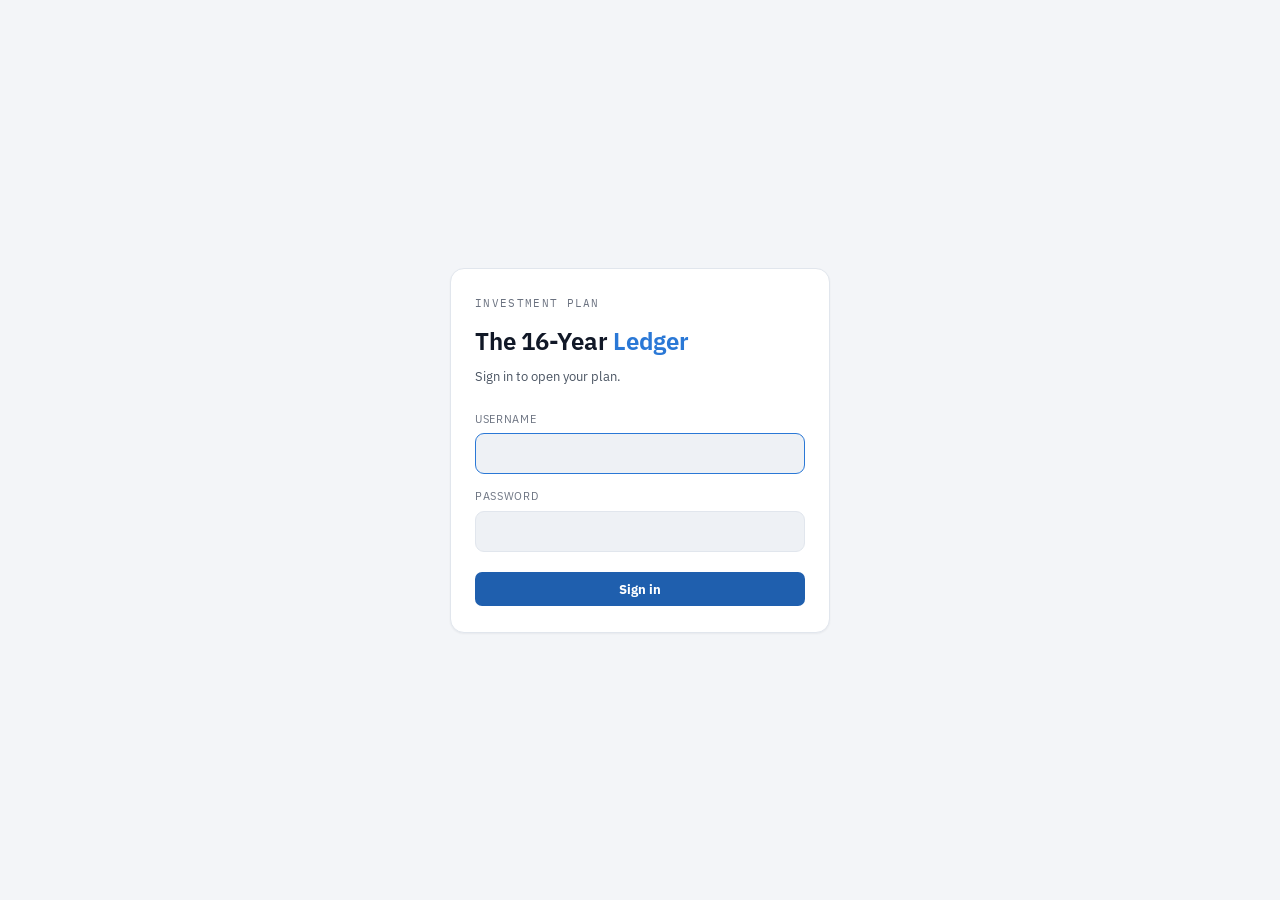
==== commit 690a4d6b: "Money Home lives at the site root now; the old address forwards there Co-Authored-By: Claude Opus 5." ====
--- a/home.html
+++ b/home.html
@@ -2,390 +2,13 @@
 <html lang="en">
 <head>
 <meta charset="utf-8">
-<meta name="viewport" content="width=device-width, initial-scale=1, viewport-fit=cover">
 <meta name="robots" content="noindex">
-<meta name="theme-color" content="#0c2620">
 <title>Money Home</title>
-<link rel="icon" href="data:image/svg+xml,%3Csvg xmlns='http://www.w3.org/2000/svg' viewBox='0 0 64 64'%3E%3Crect width='64' height='64' rx='16' fill='%230c2620'/%3E%3Cpath d='M16 42 L28 28 L36 35 L48 20' stroke='%23e2b04a' stroke-width='6' fill='none' stroke-linecap='round' stroke-linejoin='round'/%3E%3C/svg%3E">
-<link rel="preconnect" href="https://fonts.googleapis.com">
-<link rel="preconnect" href="https://fonts.gstatic.com" crossorigin>
-<link rel="stylesheet" href="https://fonts.googleapis.com/css2?family=Bricolage+Grotesque:opsz,wght@12..96,500;12..96,700;12..96,800&family=Plus+Jakarta+Sans:wght@400;500;600;700&family=JetBrains+Mono:wght@500;600&display=swap">
-<style>
-:root{
-  color-scheme:light;
-  --page:#eef1ec; --card:#ffffff; --card2:#f6f8f5; --ink:#132019; --ink2:#3b4a42; --mut:#6b7a72; --line:#dfe5df;
-  --hero:#0c2620; --hero2:#12372e; --hero-ink:#f3f1e8; --hero-mut:#a9bcb2; --gold:#e2b04a; --gold-soft:#f6e7c1;
-  --up:#16804a; --dn:#c2412d;
-  --ats:#4453c4; --exp:#c0701a; --led:#1f7fc9;
-  --a1:#1f7fc9; --a2:#2aa37a; --a3:#e2b04a; --a4:#c0701a; --a5:#8a5cc8; --a6:#d1537c; --a7:#5b8c96; --a8:#9aa39e;
-  --shadow:0 1px 2px rgb(15 30 25 / .05), 0 8px 24px -12px rgb(15 30 25 / .14);
-  --display:'Bricolage Grotesque', 'Avenir Next', system-ui, sans-serif;
-  --body:'Plus Jakarta Sans', -apple-system, 'Segoe UI', sans-serif;
-  --mono:'JetBrains Mono', ui-monospace, Menlo, monospace;
-}
-@media (prefers-color-scheme: dark){
-  :root:not([data-theme="light"]){ color-scheme:dark;
-    --page:#0b110f; --card:#131b18; --card2:#18221e; --ink:#e7ede9; --ink2:#c1cdc6; --mut:#8d9c94; --line:#24302b;
-    --hero:#0a1f1a; --hero2:#0f2d25; --up:#4cc38a; --dn:#ef7a66; --ats:#98a4f4; --exp:#f0a95c; --led:#72b4ee;
-    --shadow:none; }
-}
-:root[data-theme="dark"]{ color-scheme:dark;
-  --page:#0b110f; --card:#131b18; --card2:#18221e; --ink:#e7ede9; --ink2:#c1cdc6; --mut:#8d9c94; --line:#24302b;
-  --hero:#0a1f1a; --hero2:#0f2d25; --up:#4cc38a; --dn:#ef7a66; --ats:#98a4f4; --exp:#f0a95c; --led:#72b4ee; --shadow:none; }
-*{box-sizing:border-box}
-html,body{margin:0}
-body{background:var(--page);color:var(--ink);font:15px/1.5 var(--body);-webkit-font-smoothing:antialiased}
-.num{font-family:var(--mono);font-variant-numeric:tabular-nums;letter-spacing:-.01em}
-a{color:inherit}
-
-/* ---------- hero: a night-green ledger page ---------- */
-.hero{background:
-    linear-gradient(180deg, transparent 0 calc(100% - 1px), rgb(255 255 255 / .05) 0) 0 0 / 100% 32px,
-    radial-gradient(1200px 400px at 85% -10%, rgb(226 176 74 / .18), transparent 60%),
-    linear-gradient(160deg, var(--hero2), var(--hero));
-  color:var(--hero-ink);padding-top:env(safe-area-inset-top,0px)}
-.hero-in{max-width:1120px;margin:0 auto;padding-inline:20px;padding-block:22px 34px}
-.topline{display:flex;flex-wrap:wrap;align-items:center;gap:10px;justify-content:space-between}
-.brand{display:flex;align-items:center;gap:10px;font:700 15px var(--display);letter-spacing:.01em}
-.brand svg{width:28px;height:28px}
-.chips{display:flex;flex-wrap:wrap;gap:8px;align-items:center}
-.chip{display:inline-flex;align-items:center;gap:7px;padding:6px 11px;border-radius:999px;background:rgb(255 255 255 / .07);border:1px solid rgb(255 255 255 / .12);font-size:12.5px;color:var(--hero-ink)}
-.chip i{width:7px;height:7px;border-radius:50%;background:var(--hero-mut)}
-.chip.on i{background:#5fe0a0;box-shadow:0 0 0 3px rgb(95 224 160 / .2)}
-.chip button{all:unset;cursor:pointer}
-.hero-grid{display:grid;grid-template-columns:1.35fr 1fr;gap:28px;align-items:center;margin-top:26px}
-@media (max-width:820px){.hero-grid{grid-template-columns:1fr}}
-.hello{font:500 15px var(--body);color:var(--hero-mut)}
-.big{font:800 clamp(40px,7vw,68px)/1 var(--display);letter-spacing:-.03em;margin:8px 0 6px}
-.big .num{font-family:var(--display);letter-spacing:-.03em}
-.bigsub{color:var(--hero-mut);font-size:14px;max-width:52ch}
-.bigsub b{color:var(--hero-ink);font-weight:600}
-.day{display:inline-flex;gap:8px;align-items:center;margin-top:14px;padding:7px 12px;border-radius:10px;background:rgb(255 255 255 / .06);font-size:13.5px}
-.day .up{color:#6fe0a8} .day .dn{color:#ff9a86}
-.ringbox{display:flex;align-items:center;gap:20px;justify-self:end}
-@media (max-width:820px){.ringbox{justify-self:start}}
-.ring{width:168px;height:168px;flex:none}
-.ring text{fill:var(--hero-ink)}
-.ringfacts{display:flex;flex-direction:column;gap:12px}
-.rf .l{font-size:11px;letter-spacing:.1em;text-transform:uppercase;color:var(--hero-mut)}
-.rf .v{font:600 18px var(--mono);color:var(--hero-ink)}
-.ribbon{margin-top:28px}
-.ribbar{display:flex;height:12px;border-radius:7px;overflow:hidden;background:rgb(255 255 255 / .08)}
-.ribbar i{display:block;height:100%}
-.ribbar i + i{border-left:2px solid var(--hero)}
-.riblegend{display:flex;flex-wrap:wrap;gap:6px 16px;margin-top:10px;font-size:12.5px;color:var(--hero-mut)}
-.riblegend span{display:inline-flex;align-items:center;gap:6px}
-.riblegend b{color:var(--hero-ink);font:500 12.5px var(--mono)}
-.riblegend em{width:9px;height:9px;border-radius:3px;display:inline-block}
-
-/* ---------- body ---------- */
-main{max-width:1120px;margin:0 auto;padding-inline:20px;padding-block:0 60px}
-.apps{display:grid;grid-template-columns:repeat(3,minmax(0,1fr));gap:16px;margin-top:-18px}
-@media (max-width:900px){.apps{grid-template-columns:1fr}}
-.card{background:var(--card);border:1px solid var(--line);border-radius:18px;box-shadow:var(--shadow);padding:20px;display:flex;flex-direction:column;gap:14px;min-width:0}
-.apphead{display:flex;align-items:center;gap:12px}
-.glyph{width:40px;height:40px;border-radius:12px;display:grid;place-items:center;background:color-mix(in srgb,var(--c) 14%,var(--card));color:var(--c);flex:none}
-.glyph svg{width:22px;height:22px}
-.apphead h2{margin:0;font:700 18px/1.2 var(--display)}
-.apphead p{margin:1px 0 0;font-size:12.5px;color:var(--mut)}
-.status{margin-left:auto;font-size:11.5px;font-weight:600;padding:4px 9px;border-radius:999px;background:var(--card2);color:var(--mut);white-space:nowrap}
-.status.live{background:color-mix(in srgb,var(--up) 14%,var(--card));color:var(--up)}
-.kv{display:grid;grid-template-columns:repeat(2,minmax(0,1fr));gap:14px 12px}
-.kv .l{font-size:11px;font-weight:600;letter-spacing:.07em;text-transform:uppercase;color:var(--mut)}
-.kv .v{font:600 20px/1.25 var(--mono);font-variant-numeric:tabular-nums;margin-top:2px}
-.kv .s{font-size:12px;color:var(--ink2)}
-.up{color:var(--up)} .dn{color:var(--dn)}
-.movers{display:flex;flex-wrap:wrap;gap:6px}
-.mv{font-size:12px;padding:5px 9px;border-radius:8px;background:var(--card2);color:var(--ink2)}
-.mv b{font-family:var(--mono);font-weight:600}
-.empty{font-size:13px;color:var(--ink2);background:var(--card2);border-radius:12px;padding:12px 14px;line-height:1.45}
-.open{margin-top:auto;display:inline-flex;align-items:center;gap:8px;align-self:flex-start;padding:9px 15px;border-radius:11px;background:var(--c);color:#fff;text-decoration:none;font-weight:600;font-size:13.5px;transition:transform .15s}
-.open:hover{transform:translateY(-1px)}
-.open:focus-visible{outline:2px solid var(--ink);outline-offset:3px}
-
-.row2{display:grid;grid-template-columns:1.5fr 1fr;gap:16px;margin-top:16px}
-@media (max-width:900px){.row2{grid-template-columns:1fr}}
-.card h3{margin:0;font:700 17px var(--display)}
-.card .cap{margin:-8px 0 0;font-size:12.5px;color:var(--mut)}
-.flow{display:flex;height:34px;border-radius:10px;overflow:hidden;background:var(--card2)}
-.flow i{display:flex;align-items:center;padding-inline:10px;color:#fff;font:600 12px var(--mono);white-space:nowrap;overflow:hidden;min-width:0}
-.flowkey{display:flex;flex-wrap:wrap;gap:6px 16px;font-size:12.5px;color:var(--ink2)}
-.flowkey span{display:inline-flex;gap:6px;align-items:center}
-.flowkey em{width:9px;height:9px;border-radius:3px}
-.bars{display:grid;grid-template-columns:repeat(6,1fr);gap:10px;align-items:end;height:150px;padding-top:8px}
-.bars .col{display:flex;flex-direction:column;align-items:center;gap:6px;justify-content:flex-end}
-.bars .stack{width:100%;max-width:44px;display:flex;flex-direction:column-reverse;border-radius:7px 7px 3px 3px;overflow:hidden}
-.bars .stack i{display:block}
-.bars .m{font-size:11px;color:var(--mut)}
-.sip{display:flex;flex-direction:column;gap:6px}
-.track{height:10px;border-radius:6px;background:var(--card2);overflow:hidden}
-.track i{display:block;height:100%;border-radius:6px;background:linear-gradient(90deg,var(--led),color-mix(in srgb,var(--led) 60%,#7fd3b5))}
-.todo{list-style:none;margin:0;padding:0;display:flex;flex-direction:column}
-.todo li{display:grid;grid-template-columns:auto 1fr;gap:3px 12px;padding:11px 0;border-top:1px solid var(--line)}
-.todo li:first-child{border-top:0;padding-top:2px}
-.when{grid-row:span 2;font:600 11.5px/1.2 var(--mono);color:var(--mut);background:var(--card2);border-radius:8px;padding:6px 8px;text-align:center;min-width:58px}
-.when b{display:block;font-size:15px;color:var(--ink)}
-.todo .a{font-weight:600;font-size:14px}
-.todo .f{font-size:12.5px;color:var(--mut)}
-.pr{display:inline-block;width:7px;height:7px;border-radius:50%;margin-right:6px;vertical-align:1px}
-.foot{margin-top:24px;display:flex;flex-wrap:wrap;gap:10px;align-items:center;justify-content:space-between;font-size:12.5px;color:var(--mut)}
-.btn{font:600 12.5px var(--body);border:1px solid var(--line);background:var(--card);color:var(--ink2);border-radius:9px;padding:7px 12px;cursor:pointer}
-.btn:hover{color:var(--ink)}
-
-/* ---------- sign-in ---------- */
-.gate{min-height:100vh;display:grid;place-items:center;padding:24px 16px;background:linear-gradient(160deg,var(--hero2),var(--hero))}
-.gate form{width:min(380px,100%);background:var(--card);border-radius:20px;padding:28px 26px;display:flex;flex-direction:column;gap:8px;box-shadow:0 30px 60px -20px rgb(0 0 0 / .5)}
-.gate h1{font:800 28px/1.1 var(--display);margin:6px 0 4px;letter-spacing:-.02em}
-.gate .sub{color:var(--mut);font-size:13.5px;margin:0 0 10px}
-.gate label{font-size:11px;letter-spacing:.08em;text-transform:uppercase;color:var(--mut);font-weight:600;margin-top:6px}
-.gate input{padding:11px 13px;border:1px solid var(--line);border-radius:11px;background:var(--card2);color:var(--ink);font:15px var(--body)}
-.gate input:focus{outline:none;border-color:var(--ats)}
-.gate button{margin-top:12px;padding:12px;border:0;border-radius:11px;background:var(--hero);color:var(--gold);font:700 14.5px var(--body);cursor:pointer}
-.gate .err{color:var(--dn);font-size:13px}
-.skel{opacity:.55}
-@media (prefers-reduced-motion:reduce){*{transition:none!important}}
-</style>
+<meta http-equiv="refresh" content="0; url=/">
+<link rel="canonical" href="https://anilgupta2606.github.io/">
 </head>
-<body>
-<div id="app"></div>
-<script src="/InvestmentPlan/cloud.js"></script>
-<script>
-"use strict";
-const $ = id => document.getElementById(id);
-const esc = s => String(s == null ? '' : s).replace(/[&<>"]/g, c => ({'&':'&amp;','<':'&lt;','>':'&gt;','"':'&quot;'}[c]));
-const inr = n => (n < 0 ? '−' : '') + '₹' + Math.round(Math.abs(n)).toLocaleString('en-IN');
-const cr = n => { const a = Math.abs(n), s = n < 0 ? '−' : ''; return a >= 1e7 ? s + '₹' + (a / 1e7).toFixed(2) + ' Cr' : a >= 1e5 ? s + '₹' + (a / 1e5).toFixed(2) + ' L' : inr(n); };
-const kfmt = n => { const a = Math.abs(n); return a >= 1e5 ? (n / 1e5).toFixed(1) + 'L' : a >= 1e3 ? Math.round(n / 1e3) + 'K' : Math.round(n) + ''; };
-const pct = (n, d = 2) => (n >= 0 ? '+' : '−') + Math.abs(n).toFixed(d) + '%';
-const ym = d => d.getFullYear() + '-' + String(d.getMonth() + 1).padStart(2, '0');
-const ymLabel = (m, style = 'long') => new Date(+m.slice(0, 4), +m.slice(5, 7) - 1, 1).toLocaleDateString('en-IN', {month: style, year: style === 'long' ? 'numeric' : undefined});
-const ago = ms => { const s = (Date.now() - ms) / 1000; return s < 90 ? 'just now' : s < 3600 ? Math.round(s / 60) + ' min ago' : s < 86400 ? Math.round(s / 3600) + ' h ago' : Math.round(s / 86400) + ' d ago'; };
-const LINKS = {ats:'http://localhost:8765/', exp:'/expenseTracker/', led:'/InvestmentPlan/'};
-const SESSION = 'money-home-session';
-const ICON = {
-  ats:'<svg viewBox="0 0 24 24" fill="none" stroke="currentColor" stroke-width="2" stroke-linecap="round" stroke-linejoin="round"><path d="M4 19V9M10 19V5M16 19v-7M22 19H2"/></svg>',
-  exp:'<svg viewBox="0 0 24 24" fill="none" stroke="currentColor" stroke-width="2" stroke-linecap="round" stroke-linejoin="round"><rect x="3" y="5" width="18" height="14" rx="3"/><path d="M3 10h18M7 15h4"/></svg>',
-  led:'<svg viewBox="0 0 24 24" fill="none" stroke="currentColor" stroke-width="2" stroke-linecap="round" stroke-linejoin="round"><path d="M5 4h11l3 3v13H5z"/><path d="M9 10h6M9 14h6M9 18h3"/></svg>',
-};
-const ASSET = {EPF:'EPF', ESOPS_RSUS:'ESOPs & RSUs', STOCK:'Indian stocks & ETFs', IND_STOCK:'Indian stocks & ETFs', MF:'Mutual funds', US_STOCK:'US stocks',
-  US_STOCK_WALLET:'US cash', NPS:'NPS', GOLD:'Gold', PHYSICAL_GOLD:'Physical gold', VEHICLE:'Vehicle', CRYPTO:'Crypto', FD:'FDs', PPF:'PPF', BOND:'Bonds'};
-const PAL = ['--a1','--a2','--a3','--a4','--a5','--a6','--a7','--a8'];
-
-const signedIn = () => { try{ return sessionStorage.getItem(SESSION) === 'yes'; }catch(e){ return false; } };
-function ledger(){ try{ return JSON.parse(localStorage.getItem('ledger-draft-v2') || localStorage.getItem('ledger-state-v2') || 'null'); }catch(e){ return null; } }
-
-/* ---------- sign-in: the Expense Tracker's (else the Ledger's own, else admin / admin) */
-async function checkLogin(u, p){
-  const et = await Cloud.checkExpenseTrackerLogin(u, p);
-  if(et !== null) return et;
-  const plan = ledger();
-  if(plan && plan.auth && plan.auth.hash) return u.trim().toLowerCase() === String(plan.auth.user).toLowerCase() && await Cloud.sha256(u.trim().toLowerCase() + ':' + p) === plan.auth.hash;
-  return u.trim().toLowerCase() === 'admin' && p === 'admin';
-}
-function showLogin(){
-  $('app').innerHTML = `<div class="gate"><form id="lf">
-    <div class="brand" style="color:var(--ink)">${logo()}Money Home</div>
-    <h1>Welcome back</h1><p class="sub">Your trading, spending and investment plan in one place.</p>
-    <label for="u">Username</label><input id="u" autocomplete="username" autocapitalize="none" spellcheck="false" required>
-    <label for="p">Password</label><input id="p" type="password" autocomplete="current-password" required>
-    <p class="err" id="e" hidden>That username or password is wrong.</p>
-    <button>Sign in</button>
-    <p class="sub" style="margin:8px 0 0;font-size:12px">The same sign-in as the Expense Tracker and the Ledger.</p></form></div>`;
-  $('u').focus();
-  $('lf').onsubmit = async e => { e.preventDefault();
-    if(!(await checkLogin($('u').value, $('p').value))){ $('e').hidden = false; $('p').select(); return; }
-    try{ sessionStorage.setItem(SESSION, 'yes'); }catch(_){}
-    render(); };
-}
-const logo = () => `<svg viewBox="0 0 64 64" aria-hidden="true"><rect width="64" height="64" rx="16" fill="#0c2620"/><path d="M16 42 L28 28 L36 35 L48 20" stroke="#e2b04a" stroke-width="6" fill="none" stroke-linecap="round" stroke-linejoin="round"/></svg>`;
-
-/* ---------- the Expense Tracker's own month totals (its plans.ts) */
-function month(txns, m){
-  const a = {spend:0, refunds:0, invested:0, redeemed:0, income:0};
-  txns.forEach(t => { if(!t.date.startsWith(m) || t.excluded || t.kind === 'ignore') return; const out = t.direction === 'debit';
-    if(t.kind === 'spend'){ if(out) a.spend += t.amount; else a.refunds += t.amount; }
-    else if(t.kind === 'investment'){ if(out) a.invested += t.amount; else a.redeemed += t.amount; }
-    else if(t.kind === 'cc_bill'){ if(out) a.spend += t.amount; }
-    else if(t.kind === 'income' && !out) a.income += t.amount; });
-  a.spend -= a.refunds;
-  return a;
-}
-const shiftM = (m, k) => ym(new Date(+m.slice(0, 4), +m.slice(5, 7) - 1 + k, 1));
-
-/* NSE by the clock (09:15-15:30 IST, Mon-Fri; holidays not known here) */
-function market(){
-  const ist = new Date(Date.now() + (330 + new Date().getTimezoneOffset()) * 60000);
-  const d = ist.getDay(), mins = ist.getHours() * 60 + ist.getMinutes();
-  if(d === 0 || d === 6) return {on:false, text:'NSE closed · weekend'};
-  if(mins < 555) return {on:false, text:'NSE opens 09:15'};
-  if(mins < 930) return {on:true, text:'NSE open · closes 15:30'};
-  return {on:false, text:'NSE closed · opens 09:15'};
-}
-
-function ringSvg(p){
-  const r = 70, c = 2 * Math.PI * r, f = Math.max(0, Math.min(1, p));
-  return `<svg class="ring" viewBox="0 0 168 168" role="img" aria-label="${(f * 100).toFixed(1)}% of the target">
-    <circle cx="84" cy="84" r="${r}" fill="none" stroke="rgb(255 255 255 / .1)" stroke-width="12"/>
-    <circle cx="84" cy="84" r="${r}" fill="none" stroke="var(--gold)" stroke-width="12" stroke-linecap="round"
-      stroke-dasharray="${(c * f).toFixed(1)} ${c.toFixed(1)}" transform="rotate(-90 84 84)"/>
-    <text x="84" y="82" text-anchor="middle" style="font:800 30px var(--display)">${(f * 100).toFixed(1)}%</text>
-    <text x="84" y="104" text-anchor="middle" style="font:500 11.5px var(--body);fill:var(--hero-mut)">of the target</text></svg>`;
-}
-
-/* draws straight away from this browser, then again when ATS answers (it can take a few seconds) */
-let RUN = 0;
-async function render(){
-  const run = ++RUN;
-  const et = await Cloud.expenseTracker(true);
-  const linked = !!Cloud.atsLink();
-  draw(et, linked ? 'checking' : null);
-  if(!linked) return;
-  const ats = await Cloud.atsHoldings().catch(e => ({err: e}));
-  if(run === RUN) draw(et, ats);
-}
-function draw(et, ats){
-  const plan = ledger();
-  const mk = market();
-  const atsOk = !!(ats && ats.ok), atsChecking = ats === 'checking';
-  const hr = new Date().getHours(), hello = hr < 5 ? 'Up late' : hr < 12 ? 'Good morning' : hr < 17 ? 'Good afternoon' : 'Good evening';
-  const real = plan && !(plan.plan && plan.plan.starter);
-
-  /* ----- net worth, corpus, target */
-  const rows = real ? ((plan.importedSnapshot || {}).rows || []) : [];
-  const ex = real && Array.isArray(plan.corpusExclude) ? plan.corpusExclude : ['VEHICLE'];
-  const manual = real ? (plan.manualAssets || []) : [];
-  const netWorth = rows.reduce((s, r) => s + (Number(r.current_value) || 0), 0) + manual.reduce((s, m) => s + (Number(m.current) || 0), 0);
-  const corpus = rows.reduce((s, r) => s + (ex.indexOf(r.asset_type) < 0 ? Number(r.current_value) || 0 : 0), 0)
-    + manual.reduce((s, m) => s + (ex.indexOf('MANUAL:' + m.id) < 0 ? Number(m.current) || 0 : 0), 0);
-  const tHi = real ? Number(plan.targetHighCr) || 0 : 0, tLo = real ? Number(plan.targetLowCr) || 0 : 0;
-  const retire = real ? Number(plan.retireAge) || 0 : 0;
-  let yearsLeft = null;
-  if(real && plan.plan && plan.plan.dob && retire){
-    const [y, m, d] = plan.plan.dob.split('-').map(Number), age = (Date.now() - new Date(y, m - 1, d)) / (365.25 * 864e5);
-    yearsLeft = Math.max(0, retire - age);
-  }
-  const sip = real ? [].concat(plan.indiaFunds || [], plan.usFunds || []).reduce((s, f) => s + (Number(f.monthly) || 0), 0) : 0;
-  const T = atsOk ? ats.total || {} : {};
-
-  /* allocation ribbon: every asset class, largest first */
-  const alloc = {};
-  rows.forEach(r => { const k = ASSET[r.asset_type] || String(r.asset_type).replace(/_/g, ' ').toLowerCase(); alloc[k] = (alloc[k] || 0) + (Number(r.current_value) || 0); });
-  manual.forEach(m => { if(Number(m.current)) alloc[m.name || 'By hand'] = (alloc[m.name || 'By hand'] || 0) + Number(m.current); });
-  const allocList = Object.entries(alloc).filter(([, v]) => v > 0).sort((a, b) => b[1] - a[1]);
-  const allocTop = allocList.slice(0, 7), rest = allocList.slice(7).reduce((s, [, v]) => s + v, 0);
-  if(rest > 0) allocTop.push(['Other', rest]);
-
-  const hero = `<header class="hero"><div class="hero-in">
-    <div class="topline"><div class="brand">${logo()}Money Home</div>
-      <div class="chips"><span class="chip ${mk.on ? 'on' : ''}"><i></i>${esc(mk.text)}</span>
-        <span class="chip">${esc(new Date().toLocaleDateString('en-IN', {weekday:'long', day:'numeric', month:'long'}))}</span></div></div>
-    <div class="hero-grid"><div>
-      <div class="hello">${hello}. Here is where you stand.</div>
-      ${netWorth ? `<div class="big"><span class="num">${cr(netWorth)}</span></div>
-        <div class="bigsub">Net worth across everything INDmoney sees${manual.length ? ' and what you track by hand' : ''}. Your retirement corpus is <b>${cr(corpus)}</b>${ex.length ? ', leaving out ' + esc(ex.filter(x => x.indexOf('MANUAL:') < 0).map(x => (ASSET[x] || x).toLowerCase()).join(', ')) : ''}.</div>`
-        : `<div class="big" style="font-size:40px">Hello</div><div class="bigsub">Open the Ledger once in this browser to see your net worth here.</div>`}
-      ${atsOk ? `<div class="day">Holdings today <b class="num ${(T.day || 0) >= 0 ? 'up' : 'dn'}">${(T.day || 0) >= 0 ? '+' : ''}${inr(T.day || 0)}</b>${T.day_pct != null ? `<span class="${T.day_pct >= 0 ? 'up' : 'dn'}">${pct(T.day_pct)}</span>` : ''}</div>` : ''}
-    </div>
-    ${tHi ? `<div class="ringbox">${ringSvg(corpus / (tHi * 1e7))}<div class="ringfacts">
-        <div class="rf"><div class="l">Target</div><div class="v">₹${esc(tLo)}–${esc(tHi)} Cr</div></div>
-        <div class="rf"><div class="l">Retire at</div><div class="v">${esc(retire)}${yearsLeft != null ? ` <span style="font-size:13px;color:var(--hero-mut)">· ${yearsLeft.toFixed(1)} yrs</span>` : ''}</div></div>
-        <div class="rf"><div class="l">Monthly SIP</div><div class="v">${inr(sip)}</div></div></div></div>` : ''}
-    </div>
-    ${allocTop.length ? `<div class="ribbon"><div class="ribbar" role="img" aria-label="Where the money is">${allocTop.map(([k, v], i) => `<i style="width:${(v / netWorth * 100).toFixed(2)}%;background:var(${PAL[i % PAL.length]})" title="${esc(k)} ${cr(v)}"></i>`).join('')}</div>
-      <div class="riblegend">${allocTop.map(([k, v], i) => `<span><em style="background:var(${PAL[i % PAL.length]})"></em>${esc(k)} <b>${cr(v)}</b></span>`).join('')}</div></div>` : ''}
-  </div></header>`;
-
-  /* ----- ATS card */
-  let atsBody;
-  if(atsOk){
-    const movers = (ats.items || []).filter(r => r.pct != null && r.value > 0).sort((a, b) => b.pct - a.pct);
-    const lbl = r => String(r.symbol || r.name || '').replace(/\.NS$|\.BO$|-USD$/, '').slice(0, 14) || r.name;
-    atsBody = `<div class="kv">
-      <div><div class="l">Holdings now</div><div class="v">${cr(T.value || 0)}</div><div class="s">invested ${cr(T.invested || 0)}</div></div>
-      <div><div class="l">Total gain</div><div class="v ${(T.gain || 0) >= 0 ? 'up' : 'dn'}">${(T.gain || 0) >= 0 ? '+' : ''}${cr(T.gain || 0)}</div><div class="s">${T.gain_pct != null ? pct(T.gain_pct) : ''}</div></div></div>
-      ${movers.length ? `<div class="movers">${movers.slice(0, 2).map(r => `<span class="mv">▲ ${esc(lbl(r))} <b class="up">${pct(r.pct)}</b></span>`).join('')}${movers.slice(-2).reverse().filter(r => r.pct < 0).map(r => `<span class="mv">▼ ${esc(lbl(r))} <b class="dn">${pct(r.pct)}</b></span>`).join('')}</div>` : ''}
-      <div class="s" style="font-size:12px;color:var(--mut)">Brokers synced ${ats.updated_at ? esc(new Date(ats.updated_at).toLocaleString('en-IN', {day:'numeric', month:'short', hour:'2-digit', minute:'2-digit', hour12:false})) : '—'} · ${esc(ats.source || '')}</div>`;
-  } else if(atsChecking){
-    atsBody = `<div class="empty">Asking ATS on this Mac for today’s numbers…</div>`;
-  } else {
-    atsBody = `<div class="empty">${!Cloud.atsLink() ? 'Link ATS once from the Ledger (Import portfolio → Link ATS on this Mac) and your holdings show here, live.'
-      : 'ATS isn’t running on this device. It lives on your Mac — open it there to see today’s numbers.'}${real && plan.atsReadAt ? ` The Ledger last read it ${esc(ago(new Date(plan.atsReadAt).getTime()))}.` : ''}</div>`;
-  }
-
-  /* ----- Expense Tracker card + the month */
-  const txns = et && et.txns || [];
-  let expBody, monthCard = '', lastM = null, A = null;
-  if(txns.length){
-    const lastDate = txns.reduce((m, t) => t.date > m ? t.date : m, '');
-    lastM = lastDate.slice(0, 7); A = month(txns, lastM);
-    const B = month(txns, shiftM(lastM, -1));
-    const d = B.spend ? (A.spend / B.spend - 1) * 100 : null;
-    const left = A.income - A.spend - A.invested;
-    expBody = `<div class="kv">
-      <div><div class="l">Spent · ${esc(ymLabel(lastM, 'short'))}</div><div class="v">${inr(A.spend)}</div><div class="s">${d == null ? '&nbsp;' : `<span class="${d > 0 ? 'dn' : 'up'}">${pct(d, 0)}</span> vs ${esc(ymLabel(shiftM(lastM, -1), 'short'))}`}</div></div>
-      <div><div class="l">Left over</div><div class="v ${left >= 0 ? 'up' : 'dn'}">${inr(left)}</div><div class="s">after spending and investing</div></div></div>
-      <div class="s" style="font-size:12px;color:var(--mut)">Statements up to ${esc(new Date(lastDate).toLocaleDateString('en-IN', {day:'numeric', month:'short', year:'numeric'}))}</div>`;
-    const tot = Math.max(A.income, A.spend + A.invested + Math.max(0, left)) || 1;
-    const seg = (v, c, t) => v > 0 ? `<i style="width:${(v / tot * 100).toFixed(2)}%;background:${c}" title="${t} ${inr(v)}">${v / tot > .14 ? kfmt(v) : ''}</i>` : '';
-    const months6 = [...Array(6)].map((_, i) => shiftM(lastM, i - 5));
-    const hist = months6.map(m => ({m, ...month(txns, m)}));
-    const max = Math.max(1, ...hist.map(h => h.spend + h.invested));
-    const sipBar = sip ? Math.min(100, A.invested / sip * 100) : null;
-    monthCard = `<section class="card"><h3>${esc(ymLabel(lastM))}</h3><p class="cap">Where the month’s money went, from your bank statements</p>
-      <div class="flow" role="img" aria-label="Income split">${seg(A.spend, 'var(--exp)', 'Spent')}${seg(A.invested, 'var(--led)', 'Invested')}${seg(Math.max(0, left), 'var(--a2)', 'Left over')}</div>
-      <div class="flowkey"><span><em style="background:var(--exp)"></em>Spent <b class="num">${inr(A.spend)}</b></span>
-        <span><em style="background:var(--led)"></em>Invested <b class="num">${inr(A.invested)}</b></span>
-        <span><em style="background:var(--a2)"></em>Left over <b class="num">${inr(Math.max(0, left))}</b></span>
-        <span style="color:var(--mut)">of income <b class="num">${inr(A.income)}</b></span></div>
-      ${sipBar != null ? `<div class="sip"><div style="display:flex;justify-content:space-between;font-size:12.5px"><span>Invested vs the plan’s SIP</span><b class="num">${inr(A.invested)} / ${inr(sip)}</b></div><div class="track"><i style="width:${sipBar.toFixed(1)}%"></i></div></div>` : ''}
-      <div><div style="font-size:12.5px;color:var(--mut);margin-bottom:2px">Last six months · spent and invested</div>
-        <div class="bars">${hist.map(h => `<div class="col" title="${esc(ymLabel(h.m))}: spent ${inr(h.spend)}, invested ${inr(h.invested)}">
-          <div class="stack" style="height:${Math.max(3, (h.spend + h.invested) / max * 118).toFixed(0)}px"><i style="flex:${Math.max(0, h.spend)};background:var(--exp)"></i><i style="flex:${h.invested};background:var(--led)"></i></div>
-          <span class="m">${esc(ymLabel(h.m, 'short'))}</span></div>`).join('')}</div></div></section>`;
-  } else {
-    expBody = `<div class="empty">No statements in this browser yet. Import them in the Expense Tracker and this fills in by itself.</div>`;
-  }
-
-  /* ----- Ledger card + what is next on the plan */
-  let ledBody, nextCard = '';
-  if(real){
-    const snaps = (plan.snapshots || []).slice().sort((a, b) => a.date < b.date ? -1 : 1);
-    const last = snaps[snaps.length - 1], first = snaps[0];
-    ledBody = `<div class="kv">
-      <div><div class="l">Corpus</div><div class="v">${cr(corpus)}</div><div class="s">${tHi ? (corpus / (tHi * 1e7) * 100).toFixed(1) + '% of ₹' + esc(tHi) + ' Cr' : ''}</div></div>
-      <div><div class="l">Since the start</div><div class="v ${last && first && last.value >= first.value ? 'up' : ''}">${last && first ? (last.value >= first.value ? '+' : '') + cr(last.value - first.value) : '—'}</div><div class="s">${first ? 'from ' + esc(new Date(first.date).toLocaleDateString('en-IN', {month:'short', year:'numeric'})) : ''}</div></div></div>
-      <div class="s" style="font-size:12px;color:var(--mut)">${plan.atsReadAt ? 'Holdings read from ATS ' + esc(ago(new Date(plan.atsReadAt).getTime())) : 'Holdings as last imported'}</div>`;
-    const PRC = {critical:'var(--dn)', warning:'var(--exp)', good:'var(--up)', gold:'var(--gold)'};
-    const todo = (plan.calendar || []).filter(c => !c.done).sort((a, b) => (a.year - b.year) || (a.age - b.age)).slice(0, 4);
-    nextCard = `<section class="card"><h3>Next on your plan</h3><p class="cap">The action calendar’s open items, soonest first</p>
-      ${todo.length ? `<ul class="todo">${todo.map(c => `<li><span class="when"><b>${esc(c.year)}</b>age ${esc(c.age)}</span>
-          <span class="a"><span class="pr" style="background:${PRC[c.pr] || 'var(--mut)'}"></span>${esc(c.action)}</span><span class="f">${esc(c.fund || '')}${c.why ? (c.fund ? ' — ' : '') + esc(c.why) : ''}</span></li>`).join('')}</ul>`
-        : '<div class="empty">Nothing open on the action calendar.</div>'}</section>`;
-  } else {
-    ledBody = `<div class="empty">No plan in this browser yet. Open the Ledger and restore or sync your plan.</div>`;
-  }
-
-  const card = (k, name, sub, status, body, cta) => `<section class="card" style="--c:var(--${k})">
-    <div class="apphead"><span class="glyph">${ICON[k]}</span><div><h2>${name}</h2><p>${sub}</p></div>${status}</div>${body}
-    <a class="open" href="${LINKS[k]}" ${k === 'ats' ? 'target="_blank" rel="noopener"' : ''}>${cta} <span aria-hidden="true">→</span></a></section>`;
-
-  $('app').innerHTML = hero + `<main>
-    <div class="apps">
-      ${card('ats', 'ATS', 'Trading dashboard · your Mac', atsOk ? '<span class="status live">live</span>' : atsChecking ? '<span class="status">checking</span>' : '<span class="status">offline</span>', atsBody, 'Open ATS')}
-      ${card('exp', 'Expense Tracker', 'Spending from your statements', '', expBody, 'Open Expense Tracker')}
-      ${card('led', '16-Year Ledger', 'Investment plan', real && plan.plan && plan.plan.dob ? '' : '', ledBody, 'Open the Ledger')}
-    </div>
-    ${monthCard || nextCard ? `<div class="row2">${monthCard || '<div></div>'}${nextCard}</div>` : ''}
-    <div class="foot"><span>Read in this browser from the Expense Tracker and the Ledger${atsOk ? ', and live from ATS on this Mac' : ''}. Nothing is sent anywhere.</span>
-      <span style="display:flex;gap:8px"><button class="btn" id="re">Refresh</button><button class="btn" id="out">Sign out</button></span></div>
-  </main>`;
-  $('re').onclick = render;
-  $('out').onclick = () => { try{ sessionStorage.removeItem(SESSION); }catch(_){} showLogin(); };
-}
-
-try{ const t = localStorage.getItem('ledger-theme'); if(t === 'light' || t === 'dark') document.documentElement.dataset.theme = t; }catch(e){}
-if(signedIn()) render(); else showLogin();
-document.addEventListener('visibilitychange', () => { if(document.visibilityState === 'visible' && signedIn() && !$('lf')) render(); });
-</script>
+<body style="font:15px -apple-system,sans-serif;padding:40px;color:#555">
+Money Home has moved to <a href="/">anilgupta2606.github.io</a>…
+<script>location.replace('/' + location.hash);</script>
 </body>
 </html>
